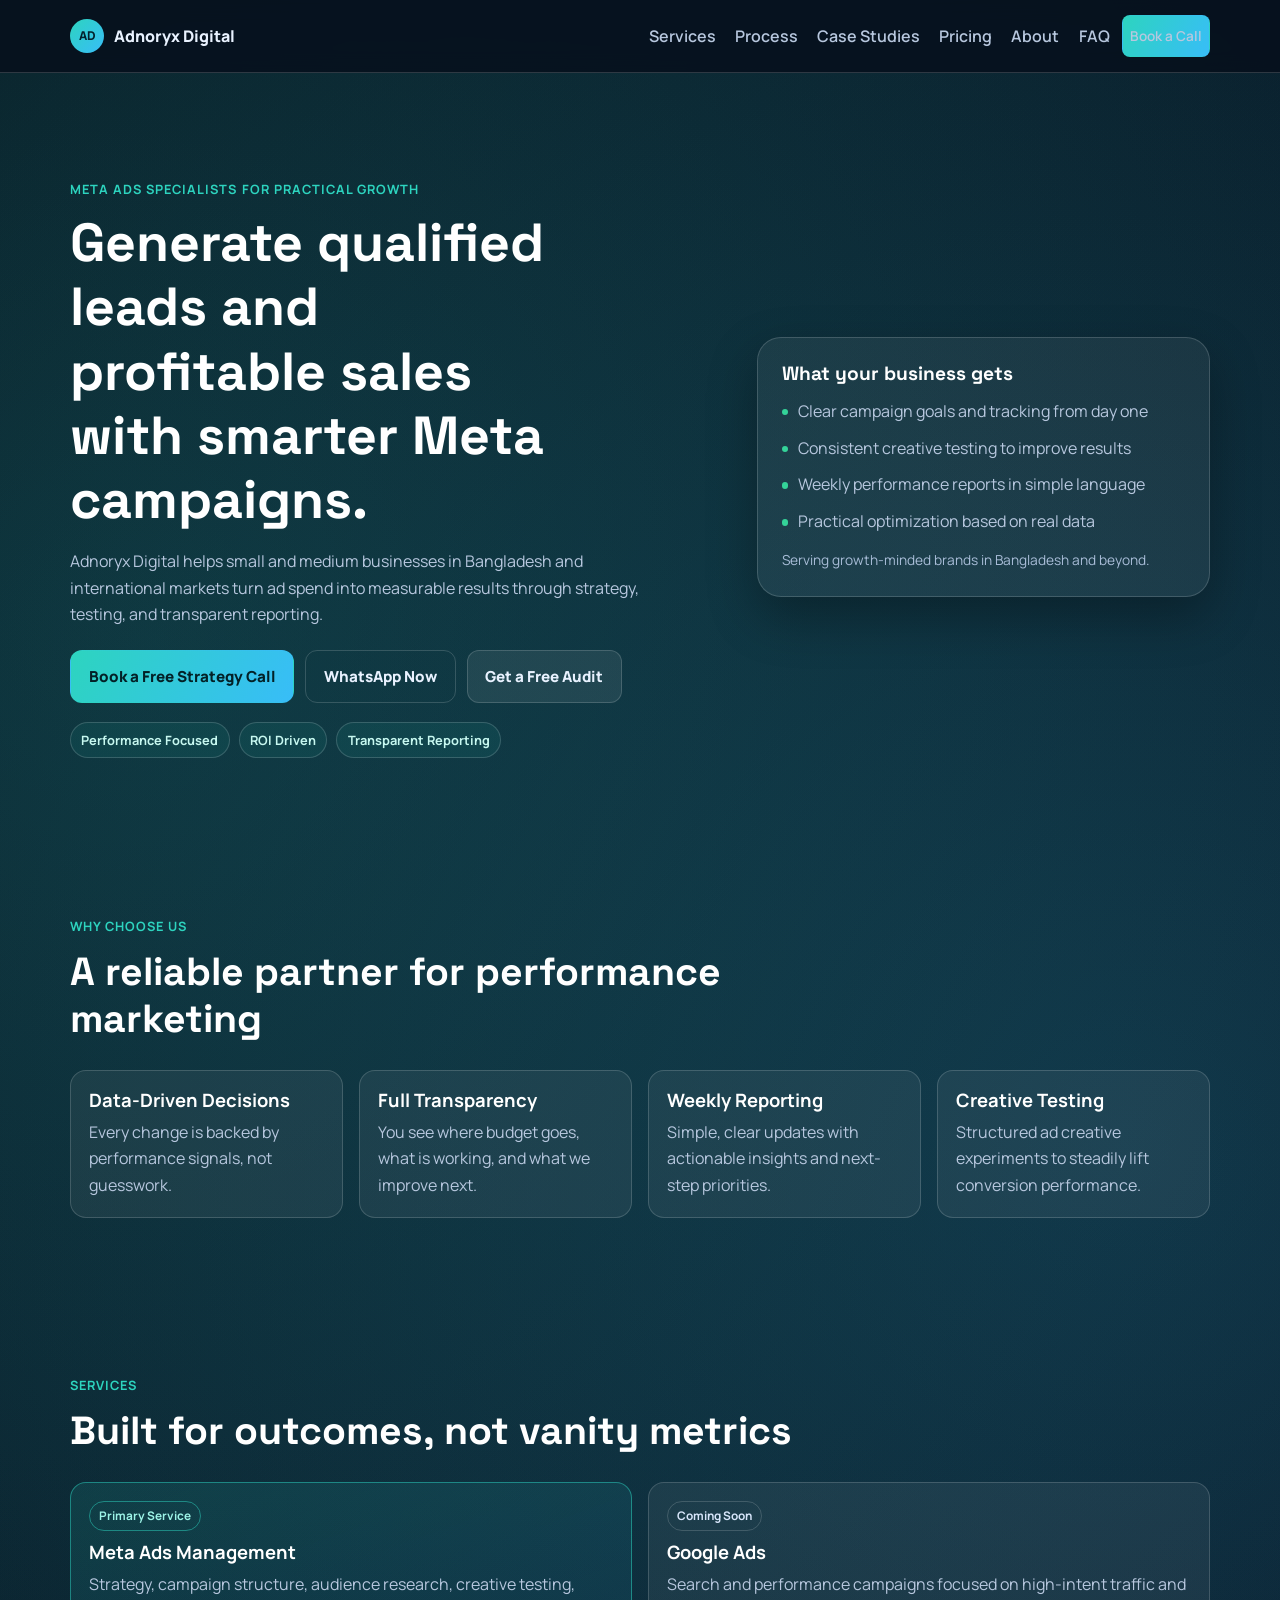
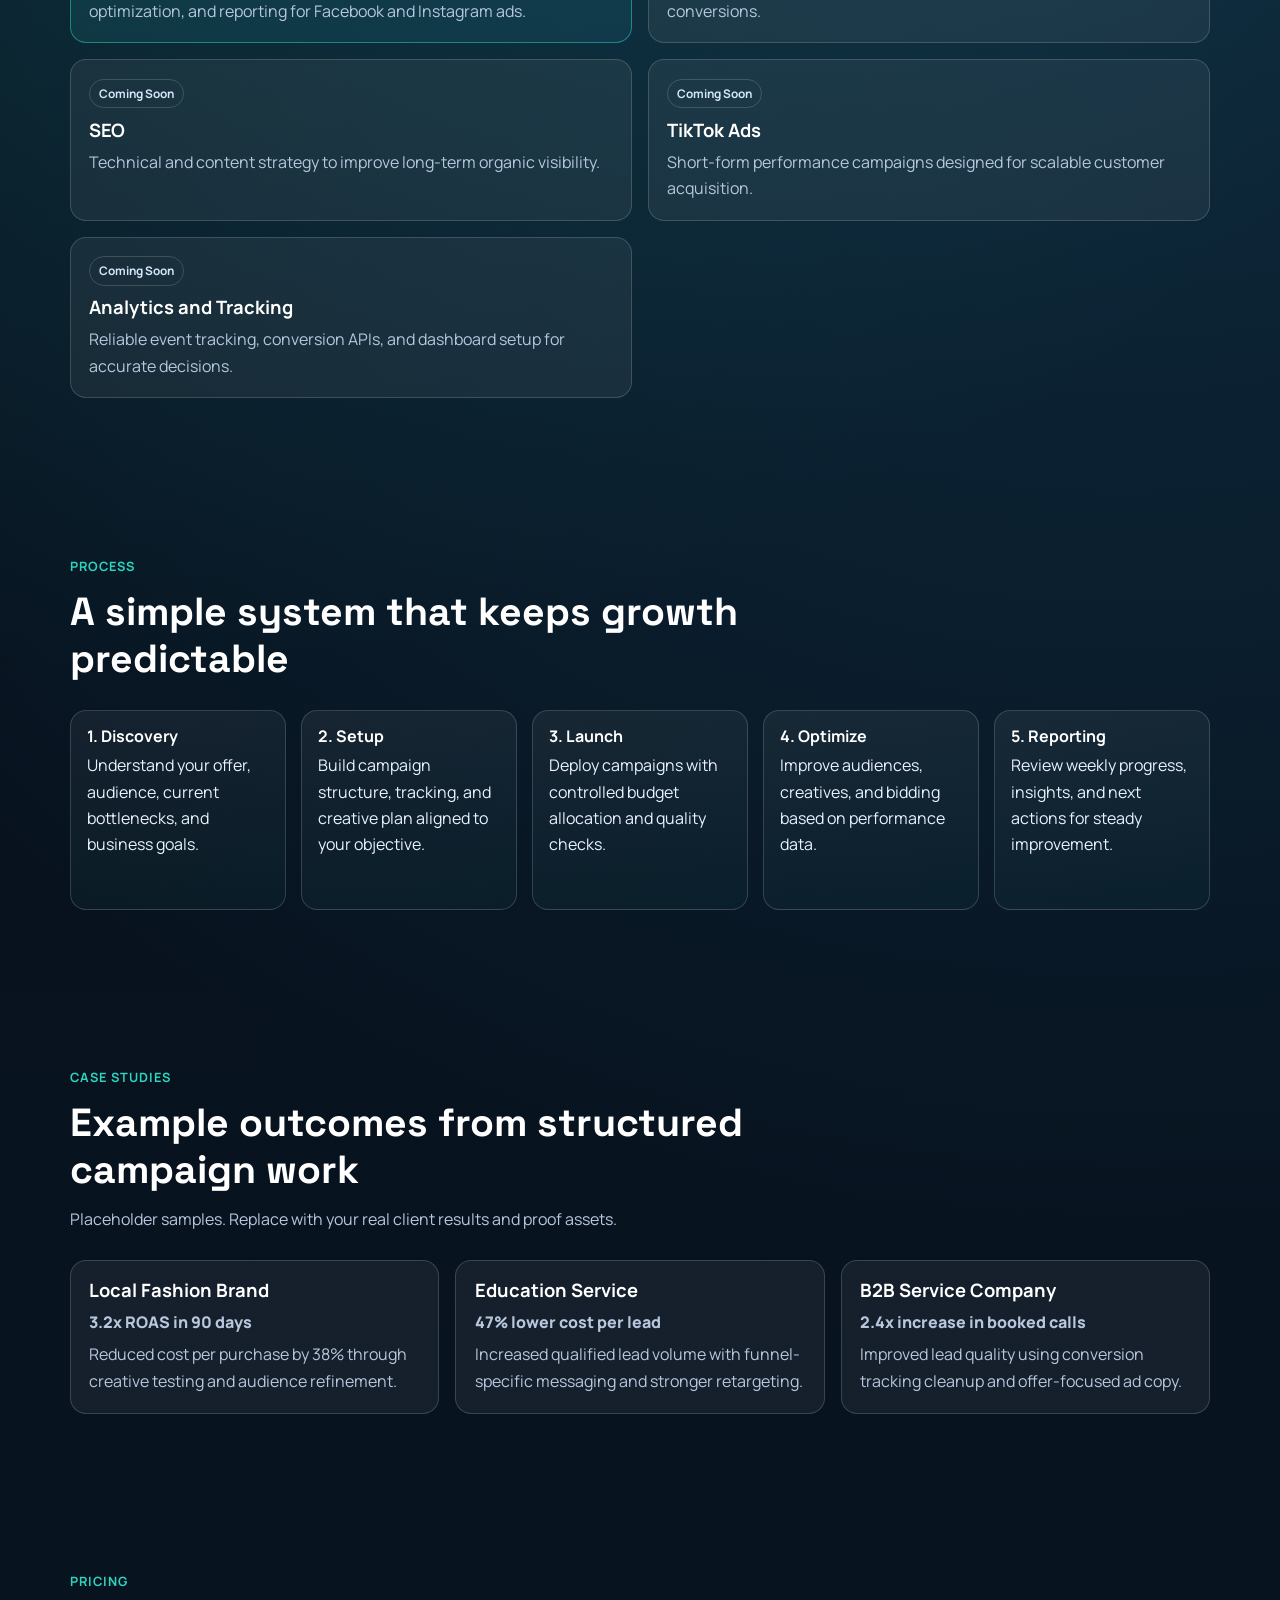
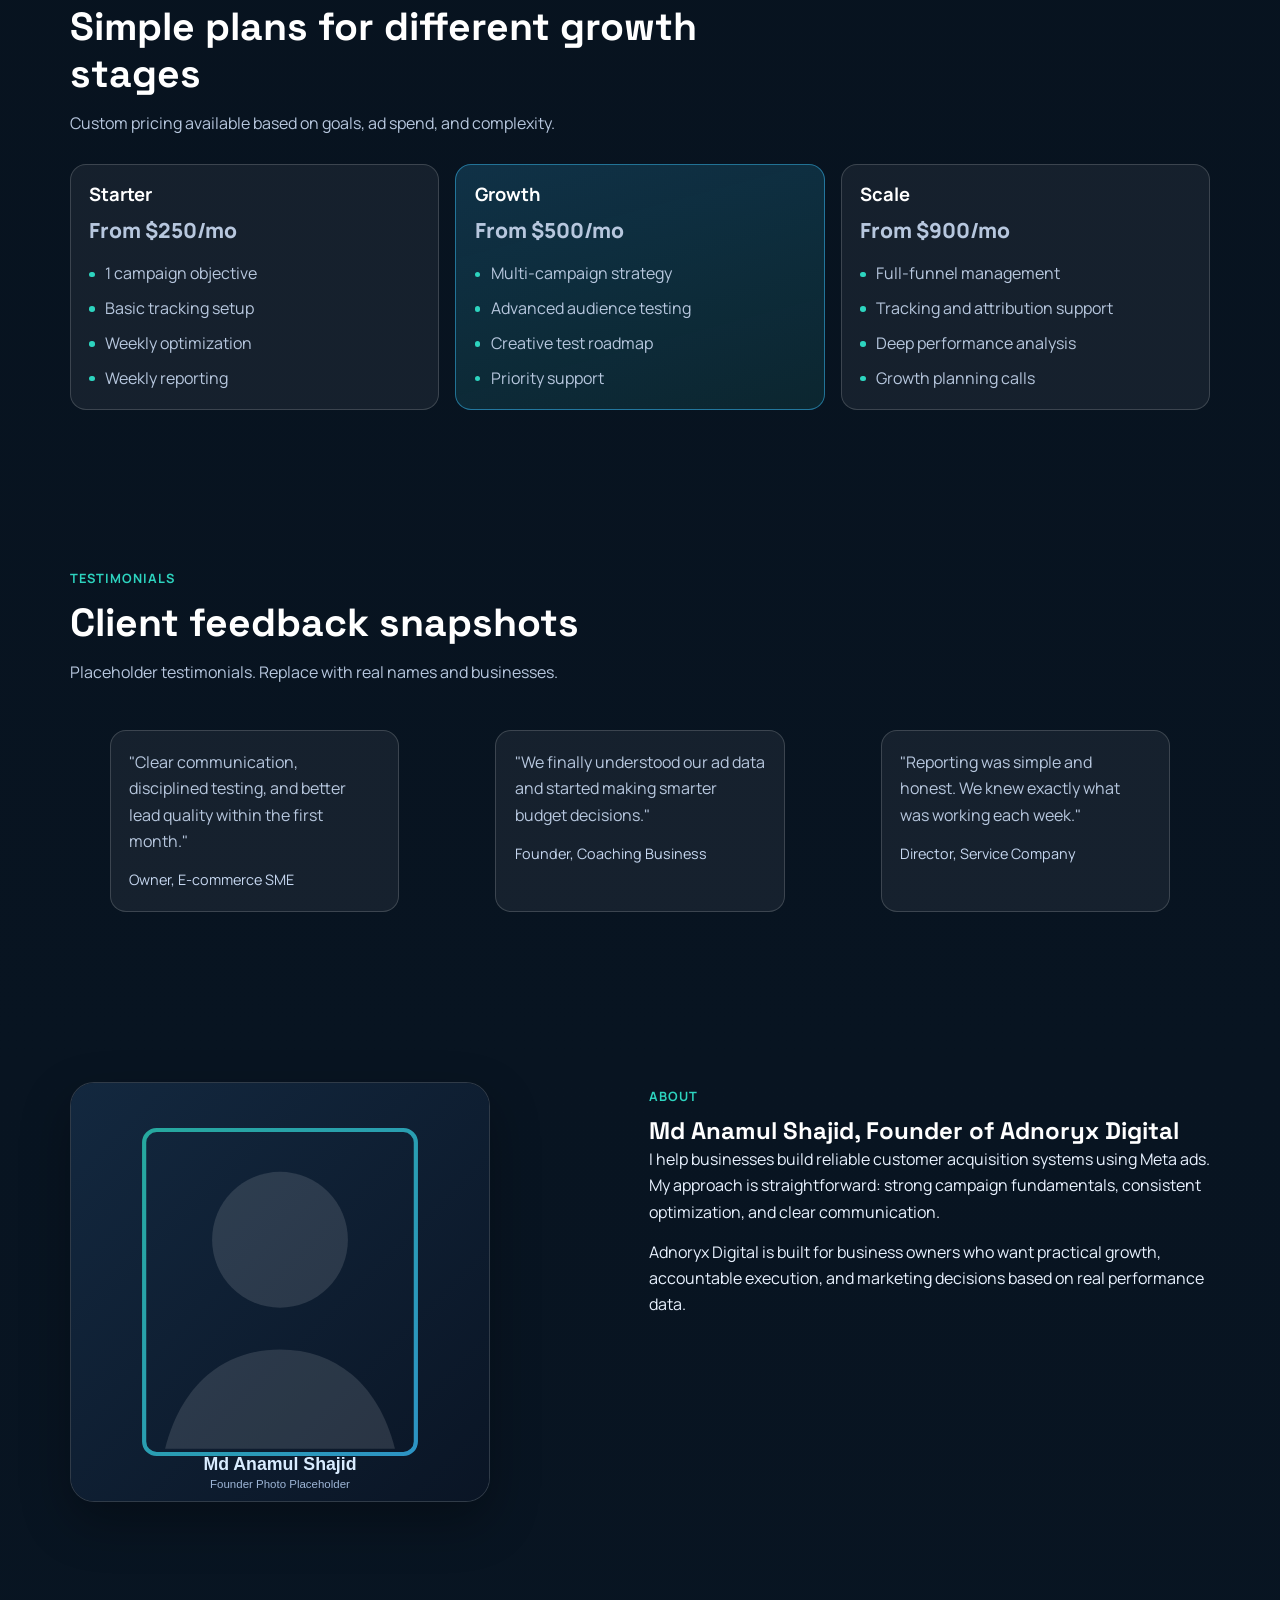
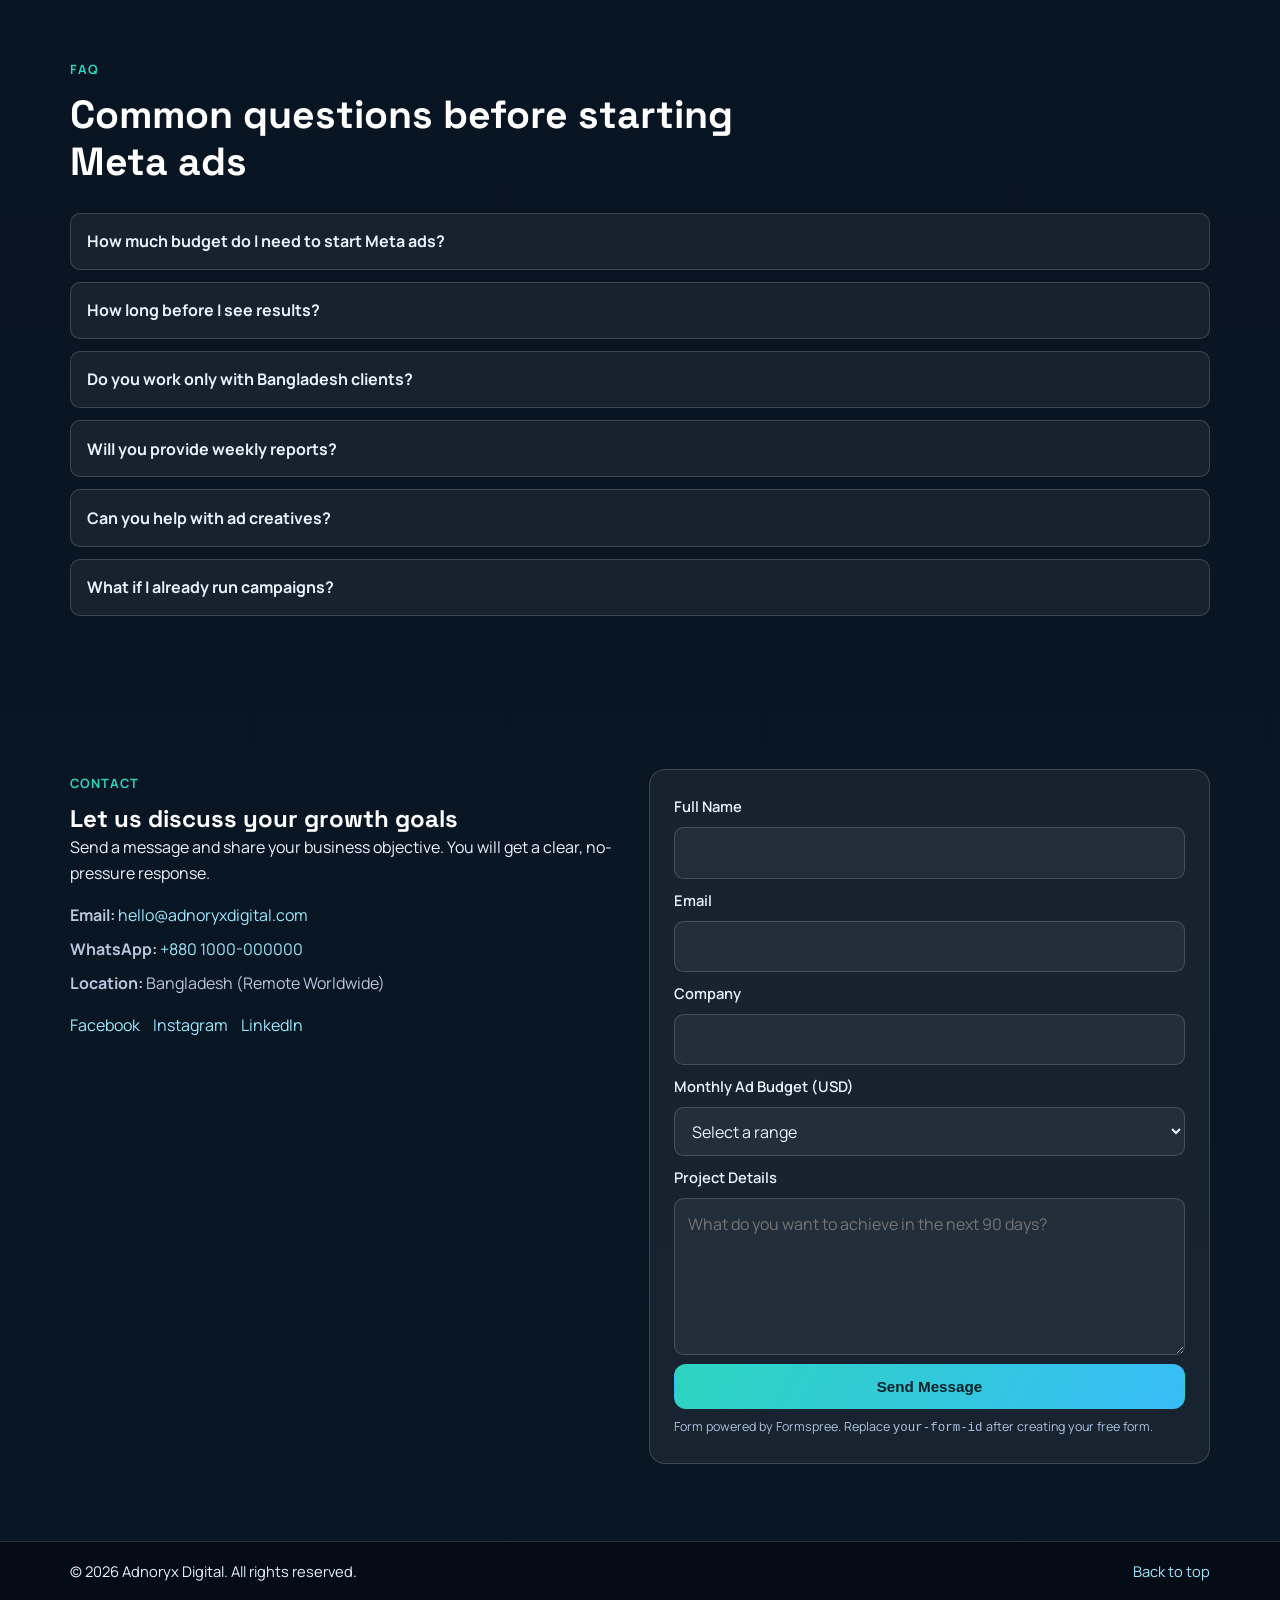
==== adnoryx-digital/index.html @ 5a627f45 "1st commit" ====
﻿<!doctype html>
<html lang="en">
<head>
  <meta charset="UTF-8" />
  <meta name="viewport" content="width=device-width, initial-scale=1.0" />
  <title>Adnoryx Digital | Meta Ads Agency for Leads and Sales</title>
  <meta name="description" content="Adnoryx Digital helps businesses in Bangladesh and worldwide grow with data-driven Meta ads, clear reporting, and practical growth strategy." />
  <meta name="keywords" content="Meta Ads agency, Facebook ads, Instagram ads, digital marketing Bangladesh, lead generation" />
  <meta name="author" content="Md Anamul Shajid" />
  <meta name="theme-color" content="#0f172a" />

  <link rel="canonical" href="https://your-username.github.io/adnoryx-digital/" />
  <link rel="icon" type="image/svg+xml" href="assets/favicon.svg" />
  <link rel="manifest" href="site.webmanifest" />

  <meta property="og:type" content="website" />
  <meta property="og:title" content="Adnoryx Digital | Meta Ads Agency for Leads and Sales" />
  <meta property="og:description" content="Scale your business with high-intent Meta ad campaigns, creative testing, and transparent weekly reporting." />
  <meta property="og:url" content="https://your-username.github.io/adnoryx-digital/" />
  <meta property="og:image" content="https://your-username.github.io/adnoryx-digital/assets/og-image.svg" />

  <meta name="twitter:card" content="summary_large_image" />
  <meta name="twitter:title" content="Adnoryx Digital | Meta Ads Agency" />
  <meta name="twitter:description" content="Meta ads that focus on qualified leads, better ROI, and measurable growth." />
  <meta name="twitter:image" content="https://your-username.github.io/adnoryx-digital/assets/og-image.svg" />

  <link rel="preconnect" href="https://fonts.googleapis.com" />
  <link rel="preconnect" href="https://fonts.gstatic.com" crossorigin />
  <link href="https://fonts.googleapis.com/css2?family=Manrope:wght@400;500;600;700;800&family=Space+Grotesk:wght@600;700&display=swap" rel="stylesheet" />
  <link rel="stylesheet" href="styles.css" />

  <!-- Meta Pixel placeholder: replace PIXEL_ID and uncomment.
  <script>
    !function(f,b,e,v,n,t,s)
    {if(f.fbq)return;n=f.fbq=function(){n.callMethod?
    n.callMethod.apply(n,arguments):n.queue.push(arguments)};
    if(!f._fbq)f._fbq=n;n.push=n;n.loaded=!0;n.version='2.0';
    n.queue=[];t=b.createElement(e);t.async=!0;
    t.src=v;s=b.getElementsByTagName(e)[0];
    s.parentNode.insertBefore(t,s)}(window, document,'script',
    'https://connect.facebook.net/en_US/fbevents.js');
    fbq('init', 'PIXEL_ID');
    fbq('track', 'PageView');
  </script>
  -->

  <!-- Google Analytics placeholder: replace G-XXXXXXX and uncomment.
  <script async src="https://www.googletagmanager.com/gtag/js?id=G-XXXXXXX"></script>
  <script>
    window.dataLayer = window.dataLayer || [];
    function gtag(){dataLayer.push(arguments);}
    gtag('js', new Date());
    gtag('config', 'G-XXXXXXX');
  </script>
  -->

  <script type="application/ld+json">
    {
      "@context": "https://schema.org",
      "@type": "Organization",
      "name": "Adnoryx Digital",
      "url": "https://your-username.github.io/adnoryx-digital/",
      "founder": "Md Anamul Shajid",
      "description": "Performance-focused digital marketing agency specializing in Meta ads.",
      "email": "hello@adnoryxdigital.com",
      "sameAs": [
        "https://www.facebook.com/",
        "https://www.linkedin.com/",
        "https://www.instagram.com/"
      ]
    }
  </script>
</head>
<body>
  <!-- Meta Pixel noscript placeholder
  <noscript>
    <img height="1" width="1" style="display:none" src="https://www.facebook.com/tr?id=PIXEL_ID&ev=PageView&noscript=1" alt="" />
  </noscript>
  -->

  <a class="skip-link" href="#home">Skip to main content</a>

  <header class="site-header" id="top">
    <div class="container nav-wrap">
      <a class="logo" href="#home" aria-label="Adnoryx Digital home">
        <span class="logo-mark">AD</span>
        <span>Adnoryx Digital</span>
      </a>

      <button class="nav-toggle" aria-expanded="false" aria-controls="primary-nav" aria-label="Open navigation">
        <span></span><span></span><span></span>
      </button>

      <nav id="primary-nav" class="primary-nav" aria-label="Primary navigation">
        <a href="#services">Services</a>
        <a href="#process">Process</a>
        <a href="#case-studies">Case Studies</a>
        <a href="#pricing">Pricing</a>
        <a href="#about">About</a>
        <a href="#faq">FAQ</a>
        <a href="#contact" class="btn btn-small">Book a Call</a>
      </nav>
    </div>
  </header>

  <main id="home">
    <section class="hero section">
      <div class="container hero-grid">
        <div class="hero-content reveal">
          <p class="eyebrow">Meta Ads Specialists for Practical Growth</p>
          <h1>Generate qualified leads and profitable sales with smarter Meta campaigns.</h1>
          <p class="hero-text">
            Adnoryx Digital helps small and medium businesses in Bangladesh and international markets
            turn ad spend into measurable results through strategy, testing, and transparent reporting.
          </p>
          <div class="cta-group">
            <a href="#contact" class="btn">Book a Free Strategy Call</a>
            <a href="https://wa.me/8801000000000" target="_blank" rel="noopener" class="btn btn-outline">WhatsApp Now</a>
            <a href="#contact" class="btn btn-ghost">Get a Free Audit</a>
          </div>
          <div class="chips" aria-label="Trust badges">
            <span class="chip">Performance Focused</span>
            <span class="chip">ROI Driven</span>
            <span class="chip">Transparent Reporting</span>
          </div>
        </div>

        <aside class="hero-panel reveal" aria-label="Quick results snapshot">
          <h2>What your business gets</h2>
          <ul>
            <li>Clear campaign goals and tracking from day one</li>
            <li>Consistent creative testing to improve results</li>
            <li>Weekly performance reports in simple language</li>
            <li>Practical optimization based on real data</li>
          </ul>
          <p class="panel-note">Serving growth-minded brands in Bangladesh and beyond.</p>
        </aside>
      </div>
    </section>

    <section class="section" aria-labelledby="why-choose-heading">
      <div class="container">
        <div class="section-head reveal">
          <p class="eyebrow">Why choose us</p>
          <h2 id="why-choose-heading">A reliable partner for performance marketing</h2>
        </div>
        <div class="card-grid four">
          <article class="card reveal">
            <h3>Data-Driven Decisions</h3>
            <p>Every change is backed by performance signals, not guesswork.</p>
          </article>
          <article class="card reveal">
            <h3>Full Transparency</h3>
            <p>You see where budget goes, what is working, and what we improve next.</p>
          </article>
          <article class="card reveal">
            <h3>Weekly Reporting</h3>
            <p>Simple, clear updates with actionable insights and next-step priorities.</p>
          </article>
          <article class="card reveal">
            <h3>Creative Testing</h3>
            <p>Structured ad creative experiments to steadily lift conversion performance.</p>
          </article>
        </div>
      </div>
    </section>

    <section class="section" id="services" aria-labelledby="services-heading">
      <div class="container">
        <div class="section-head reveal">
          <p class="eyebrow">Services</p>
          <h2 id="services-heading">Built for outcomes, not vanity metrics</h2>
        </div>
        <div class="card-grid">
          <article class="card feature reveal">
            <span class="tag">Primary Service</span>
            <h3>Meta Ads Management</h3>
            <p>Strategy, campaign structure, audience research, creative testing, optimization, and reporting for Facebook and Instagram ads.</p>
          </article>
          <article class="card reveal">
            <span class="tag tag-muted">Coming Soon</span>
            <h3>Google Ads</h3>
            <p>Search and performance campaigns focused on high-intent traffic and conversions.</p>
          </article>
          <article class="card reveal">
            <span class="tag tag-muted">Coming Soon</span>
            <h3>SEO</h3>
            <p>Technical and content strategy to improve long-term organic visibility.</p>
          </article>
          <article class="card reveal">
            <span class="tag tag-muted">Coming Soon</span>
            <h3>TikTok Ads</h3>
            <p>Short-form performance campaigns designed for scalable customer acquisition.</p>
          </article>
          <article class="card reveal">
            <span class="tag tag-muted">Coming Soon</span>
            <h3>Analytics and Tracking</h3>
            <p>Reliable event tracking, conversion APIs, and dashboard setup for accurate decisions.</p>
          </article>
        </div>
      </div>
    </section>

    <section class="section" id="process" aria-labelledby="process-heading">
      <div class="container">
        <div class="section-head reveal">
          <p class="eyebrow">Process</p>
          <h2 id="process-heading">A simple system that keeps growth predictable</h2>
        </div>
        <ol class="process-list">
          <li class="process-item reveal">
            <h3>1. Discovery</h3>
            <p>Understand your offer, audience, current bottlenecks, and business goals.</p>
          </li>
          <li class="process-item reveal">
            <h3>2. Setup</h3>
            <p>Build campaign structure, tracking, and creative plan aligned to your objective.</p>
          </li>
          <li class="process-item reveal">
            <h3>3. Launch</h3>
            <p>Deploy campaigns with controlled budget allocation and quality checks.</p>
          </li>
          <li class="process-item reveal">
            <h3>4. Optimize</h3>
            <p>Improve audiences, creatives, and bidding based on performance data.</p>
          </li>
          <li class="process-item reveal">
            <h3>5. Reporting</h3>
            <p>Review weekly progress, insights, and next actions for steady improvement.</p>
          </li>
        </ol>
      </div>
    </section>

    <section class="section" id="case-studies" aria-labelledby="case-studies-heading">
      <div class="container">
        <div class="section-head reveal">
          <p class="eyebrow">Case Studies</p>
          <h2 id="case-studies-heading">Example outcomes from structured campaign work</h2>
          <p class="muted">Placeholder samples. Replace with your real client results and proof assets.</p>
        </div>
        <div class="card-grid three">
          <article class="card reveal">
            <h3>Local Fashion Brand</h3>
            <p class="metric">3.2x ROAS in 90 days</p>
            <p>Reduced cost per purchase by 38% through creative testing and audience refinement.</p>
          </article>
          <article class="card reveal">
            <h3>Education Service</h3>
            <p class="metric">47% lower cost per lead</p>
            <p>Increased qualified lead volume with funnel-specific messaging and stronger retargeting.</p>
          </article>
          <article class="card reveal">
            <h3>B2B Service Company</h3>
            <p class="metric">2.4x increase in booked calls</p>
            <p>Improved lead quality using conversion tracking cleanup and offer-focused ad copy.</p>
          </article>
        </div>
      </div>
    </section>

    <section class="section" id="pricing" aria-labelledby="pricing-heading">
      <div class="container">
        <div class="section-head reveal">
          <p class="eyebrow">Pricing</p>
          <h2 id="pricing-heading">Simple plans for different growth stages</h2>
          <p class="muted">Custom pricing available based on goals, ad spend, and complexity.</p>
        </div>
        <div class="card-grid three">
          <article class="card pricing reveal">
            <h3>Starter</h3>
            <p class="price">From $250/mo</p>
            <ul>
              <li>1 campaign objective</li>
              <li>Basic tracking setup</li>
              <li>Weekly optimization</li>
              <li>Weekly reporting</li>
            </ul>
          </article>
          <article class="card pricing featured reveal">
            <h3>Growth</h3>
            <p class="price">From $500/mo</p>
            <ul>
              <li>Multi-campaign strategy</li>
              <li>Advanced audience testing</li>
              <li>Creative test roadmap</li>
              <li>Priority support</li>
            </ul>
          </article>
          <article class="card pricing reveal">
            <h3>Scale</h3>
            <p class="price">From $900/mo</p>
            <ul>
              <li>Full-funnel management</li>
              <li>Tracking and attribution support</li>
              <li>Deep performance analysis</li>
              <li>Growth planning calls</li>
            </ul>
          </article>
        </div>
      </div>
    </section>

    <section class="section" aria-labelledby="testimonials-heading">
      <div class="container">
        <div class="section-head reveal">
          <p class="eyebrow">Testimonials</p>
          <h2 id="testimonials-heading">Client feedback snapshots</h2>
          <p class="muted">Placeholder testimonials. Replace with real names and businesses.</p>
        </div>
        <div class="card-grid three">
          <blockquote class="card reveal quote">
            <p>"Clear communication, disciplined testing, and better lead quality within the first month."</p>
            <cite>Owner, E-commerce SME</cite>
          </blockquote>
          <blockquote class="card reveal quote">
            <p>"We finally understood our ad data and started making smarter budget decisions."</p>
            <cite>Founder, Coaching Business</cite>
          </blockquote>
          <blockquote class="card reveal quote">
            <p>"Reporting was simple and honest. We knew exactly what was working each week."</p>
            <cite>Director, Service Company</cite>
          </blockquote>
        </div>
      </div>
    </section>

    <section class="section" id="about" aria-labelledby="about-heading">
      <div class="container about-grid">
        <div class="about-image reveal">
          <img src="assets/founder-placeholder.svg" width="420" height="420" loading="lazy" alt="Photo placeholder for Md Anamul Shajid" />
        </div>
        <div class="about-content reveal">
          <p class="eyebrow">About</p>
          <h2 id="about-heading">Md Anamul Shajid, Founder of Adnoryx Digital</h2>
          <p>
            I help businesses build reliable customer acquisition systems using Meta ads. My approach is straightforward:
            strong campaign fundamentals, consistent optimization, and clear communication.
          </p>
          <p>
            Adnoryx Digital is built for business owners who want practical growth, accountable execution,
            and marketing decisions based on real performance data.
          </p>
        </div>
      </div>
    </section>

    <section class="section" id="faq" aria-labelledby="faq-heading">
      <div class="container">
        <div class="section-head reveal">
          <p class="eyebrow">FAQ</p>
          <h2 id="faq-heading">Common questions before starting Meta ads</h2>
        </div>
        <div class="faq-list">
          <details class="faq-item reveal">
            <summary>How much budget do I need to start Meta ads?</summary>
            <p>Many businesses start with $300 to $1,000 per month in ad spend. The right budget depends on your market, goal, and funnel quality.</p>
          </details>
          <details class="faq-item reveal">
            <summary>How long before I see results?</summary>
            <p>You can see early performance signals within the first 2 to 4 weeks. Stronger, more stable results usually build over 60 to 90 days.</p>
          </details>
          <details class="faq-item reveal">
            <summary>Do you work only with Bangladesh clients?</summary>
            <p>No. We support both Bangladesh-based businesses and international clients with remote collaboration.</p>
          </details>
          <details class="faq-item reveal">
            <summary>Will you provide weekly reports?</summary>
            <p>Yes. You receive weekly updates with KPI trends, insights, and next actions in simple language.</p>
          </details>
          <details class="faq-item reveal">
            <summary>Can you help with ad creatives?</summary>
            <p>Yes. We provide creative direction, test plans, and messaging guidance to improve conversion performance.</p>
          </details>
          <details class="faq-item reveal">
            <summary>What if I already run campaigns?</summary>
            <p>We can audit your current account, identify waste, and improve structure, tracking, and optimization workflow.</p>
          </details>
        </div>
      </div>
    </section>

    <section class="section" id="contact" aria-labelledby="contact-heading">
      <div class="container contact-grid">
        <div class="contact-info reveal">
          <p class="eyebrow">Contact</p>
          <h2 id="contact-heading">Let us discuss your growth goals</h2>
          <p>Send a message and share your business objective. You will get a clear, no-pressure response.</p>

          <ul class="contact-list">
            <li><strong>Email:</strong> <a href="mailto:hello@adnoryxdigital.com">hello@adnoryxdigital.com</a></li>
            <li><strong>WhatsApp:</strong> <a href="https://wa.me/8801000000000" target="_blank" rel="noopener">+880 1000-000000</a></li>
            <li><strong>Location:</strong> Bangladesh (Remote Worldwide)</li>
          </ul>

          <div class="social-links" aria-label="Social links">
            <a href="https://www.facebook.com/" target="_blank" rel="noopener">Facebook</a>
            <a href="https://www.instagram.com/" target="_blank" rel="noopener">Instagram</a>
            <a href="https://www.linkedin.com/" target="_blank" rel="noopener">LinkedIn</a>
          </div>
        </div>

        <form class="contact-form reveal" action="https://formspree.io/f/your-form-id" method="POST">
          <input type="hidden" name="_subject" value="New lead from Adnoryx Digital website" />
          <label for="name">Full Name</label>
          <input id="name" name="name" type="text" required />

          <label for="email">Email</label>
          <input id="email" name="email" type="email" required />

          <label for="company">Company</label>
          <input id="company" name="company" type="text" />

          <label for="budget">Monthly Ad Budget (USD)</label>
          <select id="budget" name="budget" required>
            <option value="" selected disabled>Select a range</option>
            <option>Under $500</option>
            <option>$500 - $2,000</option>
            <option>$2,000 - $5,000</option>
            <option>$5,000+</option>
          </select>

          <label for="message">Project Details</label>
          <textarea id="message" name="message" rows="5" placeholder="What do you want to achieve in the next 90 days?" required></textarea>

          <button type="submit" class="btn">Send Message</button>
          <p class="form-note">Form powered by Formspree. Replace <code>your-form-id</code> after creating your free form.</p>
        </form>
      </div>
    </section>
  </main>

  <footer class="site-footer">
    <div class="container footer-wrap">
      <p>&copy; <span id="year"></span> Adnoryx Digital. All rights reserved.</p>
      <a href="#top" class="back-to-top">Back to top</a>
    </div>
  </footer>

  <script src="script.js"></script>
</body>
</html>
---- adnoryx-digital/styles.css ----
﻿:root {
  --bg: #07121f;
  --bg-soft: #0d1f34;
  --surface: rgba(255, 255, 255, 0.06);
  --surface-strong: rgba(255, 255, 255, 0.1);
  --text: #e9f2ff;
  --muted: #b7c7de;
  --heading: #ffffff;
  --accent: #2dd4bf;
  --accent-2: #38bdf8;
  --line: rgba(255, 255, 255, 0.16);
  --success: #34d399;
  --shadow: 0 20px 50px rgba(0, 0, 0, 0.3);
  --radius-sm: 10px;
  --radius-md: 16px;
  --radius-lg: 24px;
  --container: 1140px;
}

* {
  box-sizing: border-box;
}

html {
  scroll-behavior: smooth;
}

body {
  margin: 0;
  font-family: "Manrope", sans-serif;
  background:
    radial-gradient(circle at 12% 10%, rgba(45, 212, 191, 0.16), transparent 28%),
    radial-gradient(circle at 88% 18%, rgba(56, 189, 248, 0.18), transparent 32%),
    linear-gradient(180deg, #06101b 0%, #091624 100%);
  color: var(--text);
  line-height: 1.65;
}

img {
  max-width: 100%;
  height: auto;
  display: block;
}

a {
  color: inherit;
  text-decoration: none;
}

p {
  margin: 0;
}

h1,
h2,
h3 {
  margin: 0;
  color: var(--heading);
  line-height: 1.2;
}

h1,
h2 {
  font-family: "Space Grotesk", sans-serif;
}

ul,
ol {
  margin: 0;
  padding: 0;
}

.container {
  width: min(100% - 2rem, var(--container));
  margin-inline: auto;
}

.section {
  padding: clamp(3.5rem, 6vw, 6rem) 0;
}

.section-head {
  max-width: 760px;
  margin-bottom: 1.75rem;
}

.section-head h2 {
  font-size: clamp(1.6rem, 3.8vw, 2.45rem);
}

.eyebrow {
  display: inline-block;
  margin-bottom: 0.65rem;
  letter-spacing: 0.08em;
  text-transform: uppercase;
  font-size: 0.8rem;
  color: var(--accent);
  font-weight: 700;
}

.muted {
  color: var(--muted);
  margin-top: 0.8rem;
}

.skip-link {
  position: absolute;
  left: -9999px;
  top: auto;
  width: 1px;
  height: 1px;
  overflow: hidden;
}

.skip-link:focus {
  left: 1rem;
  top: 1rem;
  width: auto;
  height: auto;
  z-index: 1000;
  padding: 0.6rem 0.9rem;
  border-radius: 0.5rem;
  background: #fff;
  color: #000;
}

.site-header {
  position: sticky;
  top: 0;
  z-index: 60;
  backdrop-filter: blur(10px);
  border-bottom: 1px solid var(--line);
  background: rgba(6, 16, 28, 0.86);
}

.nav-wrap {
  display: flex;
  align-items: center;
  justify-content: space-between;
  min-height: 72px;
  gap: 1rem;
}

.logo {
  display: inline-flex;
  align-items: center;
  gap: 0.6rem;
  font-weight: 800;
  font-size: 1rem;
}

.logo-mark {
  display: grid;
  place-items: center;
  width: 34px;
  height: 34px;
  border-radius: 50%;
  background: linear-gradient(135deg, var(--accent), var(--accent-2));
  color: #03222d;
  font-size: 0.76rem;
  font-weight: 800;
}

.primary-nav {
  position: absolute;
  left: 0;
  right: 0;
  top: 72px;
  background: rgba(7, 18, 31, 0.98);
  border-bottom: 1px solid var(--line);
  padding: 0.8rem 1rem 1.1rem;
  display: grid;
  gap: 0.2rem;
  visibility: hidden;
  opacity: 0;
  pointer-events: none;
  transform: translateY(-8px);
  transition: 0.2s ease;
}

.primary-nav.is-open {
  visibility: visible;
  opacity: 1;
  pointer-events: auto;
  transform: translateY(0);
}

.primary-nav a {
  padding: 0.55rem 0.45rem;
  color: var(--muted);
  border-radius: 0.5rem;
  font-weight: 600;
}

.primary-nav a:hover,
.primary-nav a:focus-visible {
  color: var(--text);
  background: rgba(255, 255, 255, 0.08);
}

.nav-toggle {
  width: 42px;
  height: 42px;
  border-radius: 50%;
  border: 1px solid var(--line);
  background: transparent;
  display: grid;
  place-items: center;
  cursor: pointer;
  padding: 0;
}

.nav-toggle span {
  display: block;
  width: 18px;
  height: 2px;
  border-radius: 999px;
  background: var(--text);
}

.nav-toggle span + span {
  margin-top: 3px;
}

.hero {
  padding-top: clamp(4.2rem, 8vw, 7rem);
}

.hero-grid {
  display: grid;
  gap: 1.25rem;
}

.hero-content h1 {
  font-size: clamp(2rem, 7vw, 3.35rem);
  max-width: 14ch;
}

.hero-text {
  margin-top: 1rem;
  color: var(--muted);
  max-width: 60ch;
}

.cta-group {
  margin-top: 1.4rem;
  display: flex;
  flex-wrap: wrap;
  gap: 0.7rem;
}

.btn {
  display: inline-flex;
  align-items: center;
  justify-content: center;
  padding: 0.8rem 1.1rem;
  border-radius: 0.75rem;
  border: 1px solid transparent;
  background: linear-gradient(120deg, var(--accent), var(--accent-2));
  color: #032127;
  font-weight: 800;
  font-size: 0.95rem;
  transition: 0.2s ease;
}

.btn:hover,
.btn:focus-visible {
  transform: translateY(-1px);
  box-shadow: 0 8px 18px rgba(56, 189, 248, 0.2);
}

.btn-outline {
  color: var(--text);
  background: transparent;
  border-color: var(--line);
}

.btn-ghost {
  background: rgba(255, 255, 255, 0.08);
  color: var(--text);
  border-color: var(--line);
}

.btn-small {
  padding: 0.5rem 0.8rem;
  font-size: 0.85rem;
}

.chips {
  margin-top: 1.2rem;
  display: flex;
  flex-wrap: wrap;
  gap: 0.55rem;
}

.chip {
  display: inline-flex;
  align-items: center;
  padding: 0.42rem 0.65rem;
  border-radius: 999px;
  border: 1px solid var(--line);
  color: #c7f8f0;
  font-size: 0.8rem;
  font-weight: 700;
  background: rgba(45, 212, 191, 0.08);
}

.hero-panel {
  border: 1px solid var(--line);
  border-radius: var(--radius-lg);
  background: var(--surface);
  padding: 1.35rem;
  box-shadow: var(--shadow);
}

.hero-panel h2 {
  font-size: 1.2rem;
}

.hero-panel ul {
  margin-top: 0.8rem;
  display: grid;
  gap: 0.65rem;
}

.hero-panel li {
  list-style: none;
  position: relative;
  padding-left: 1rem;
  color: var(--muted);
}

.hero-panel li::before {
  content: "";
  position: absolute;
  left: 0;
  top: 0.68rem;
  width: 0.4rem;
  height: 0.4rem;
  border-radius: 50%;
  background: var(--success);
}

.panel-note {
  margin-top: 0.9rem;
  font-size: 0.86rem;
  color: #a9bdd8;
}

.card-grid {
  display: grid;
  gap: 1rem;
}

.card {
  border: 1px solid var(--line);
  border-radius: var(--radius-md);
  padding: 1.15rem;
  background: var(--surface);
}

.card h3 {
  font-size: 1.15rem;
  margin-bottom: 0.5rem;
}

.card p {
  color: var(--muted);
}

.feature {
  border-color: rgba(45, 212, 191, 0.5);
  background: linear-gradient(160deg, rgba(45, 212, 191, 0.12), rgba(56, 189, 248, 0.08));
}

.tag {
  display: inline-block;
  margin-bottom: 0.65rem;
  padding: 0.25rem 0.55rem;
  border-radius: 999px;
  border: 1px solid rgba(45, 212, 191, 0.5);
  color: #9df4e7;
  font-size: 0.74rem;
  font-weight: 700;
}

.tag-muted {
  border-color: var(--line);
  color: #d8e6fb;
}

.process-list {
  list-style: none;
  display: grid;
  gap: 0.95rem;
}

.process-item {
  border: 1px solid var(--line);
  border-radius: var(--radius-md);
  padding: 1rem;
  background: linear-gradient(170deg, rgba(255, 255, 255, 0.06), rgba(45, 212, 191, 0.04));
}

.process-item h3 {
  font-size: 1rem;
  margin-bottom: 0.4rem;
}

.metric {
  color: #8ef7ce;
  font-weight: 800;
  margin-bottom: 0.35rem;
}

.pricing ul {
  margin-top: 0.8rem;
  display: grid;
  gap: 0.52rem;
}

.pricing li {
  list-style: none;
  position: relative;
  padding-left: 1rem;
  color: var(--muted);
}

.pricing li::before {
  content: "";
  position: absolute;
  width: 0.35rem;
  height: 0.35rem;
  border-radius: 50%;
  background: var(--accent);
  left: 0;
  top: 0.7rem;
}

.price {
  font-size: 1.3rem;
  font-weight: 800;
  color: #dffdf8;
}

.featured {
  border-color: rgba(56, 189, 248, 0.5);
  background: linear-gradient(165deg, rgba(56, 189, 248, 0.18), rgba(45, 212, 191, 0.1));
}

.quote p {
  font-size: 1rem;
}

.quote cite {
  display: inline-block;
  margin-top: 0.85rem;
  color: #c5d6ef;
  font-style: normal;
  font-size: 0.9rem;
}

.about-grid,
.contact-grid {
  display: grid;
  gap: 1.1rem;
}

.about-image img {
  width: min(100%, 420px);
  border: 1px solid var(--line);
  border-radius: var(--radius-lg);
  box-shadow: var(--shadow);
  background: #081525;
}

.about-content p + p {
  margin-top: 0.85rem;
}

.faq-list {
  display: grid;
  gap: 0.75rem;
}

.faq-item {
  border: 1px solid var(--line);
  border-radius: var(--radius-sm);
  padding: 0.9rem 1rem;
  background: var(--surface);
}

.faq-item summary {
  cursor: pointer;
  font-weight: 700;
  list-style: none;
}

.faq-item summary::-webkit-details-marker {
  display: none;
}

.faq-item p {
  margin-top: 0.55rem;
  color: var(--muted);
}

.contact-list {
  margin-top: 1rem;
  display: grid;
  gap: 0.45rem;
}

.contact-list li {
  list-style: none;
  color: var(--muted);
}

.contact-list a,
.social-links a {
  color: #9de8ff;
}

.social-links {
  margin-top: 1rem;
  display: flex;
  flex-wrap: wrap;
  gap: 0.8rem;
}

.contact-form {
  border: 1px solid var(--line);
  border-radius: var(--radius-md);
  background: var(--surface);
  padding: 1rem;
  display: grid;
  gap: 0.55rem;
}

.contact-form label {
  font-weight: 600;
  font-size: 0.92rem;
}

.contact-form input,
.contact-form select,
.contact-form textarea {
  border: 1px solid var(--line);
  border-radius: 0.6rem;
  padding: 0.72rem 0.8rem;
  font: inherit;
  color: var(--text);
  background: rgba(255, 255, 255, 0.05);
}

.contact-form input:focus,
.contact-form select:focus,
.contact-form textarea:focus {
  outline: 2px solid rgba(45, 212, 191, 0.4);
  outline-offset: 1px;
}

.form-note {
  font-size: 0.78rem;
  color: #acc2df;
}

.site-footer {
  border-top: 1px solid var(--line);
  padding: 1.1rem 0;
  background: rgba(5, 11, 20, 0.88);
}

.footer-wrap {
  display: flex;
  justify-content: space-between;
  align-items: center;
  gap: 1rem;
  font-size: 0.92rem;
}

.back-to-top {
  color: #9de8ff;
}

.reveal {
  opacity: 0;
  transform: translateY(16px);
  transition: opacity 0.6s ease, transform 0.6s ease;
}

.reveal.is-visible {
  opacity: 1;
  transform: none;
}

@media (min-width: 700px) {
  .card-grid {
    grid-template-columns: repeat(2, minmax(0, 1fr));
  }

  .card-grid.three {
    grid-template-columns: repeat(3, minmax(0, 1fr));
  }

  .card-grid.four {
    grid-template-columns: repeat(2, minmax(0, 1fr));
  }

  .process-list {
    grid-template-columns: repeat(2, minmax(0, 1fr));
  }

  .hero-panel,
  .contact-form {
    padding: 1.5rem;
  }
}

@media (min-width: 960px) {
  .nav-toggle {
    display: none;
  }

  .primary-nav {
    position: static;
    visibility: visible;
    opacity: 1;
    pointer-events: auto;
    transform: none;
    display: flex;
    align-items: center;
    gap: 0.3rem;
    border: 0;
    background: transparent;
    padding: 0;
  }

  .hero-grid {
    grid-template-columns: 1.25fr 0.85fr;
    align-items: center;
  }

  .about-grid,
  .contact-grid {
    grid-template-columns: 1fr 1fr;
    align-items: start;
  }

  .card-grid.four {
    grid-template-columns: repeat(4, minmax(0, 1fr));
  }

  .process-list {
    grid-template-columns: repeat(5, minmax(0, 1fr));
  }

  .process-item {
    min-height: 200px;
  }
}

@media (prefers-reduced-motion: reduce) {
  html {
    scroll-behavior: auto;
  }

  .reveal {
    opacity: 1;
    transform: none;
    transition: none;
  }

  .btn,
  .primary-nav,
  .nav-toggle {
    transition: none;
  }
}
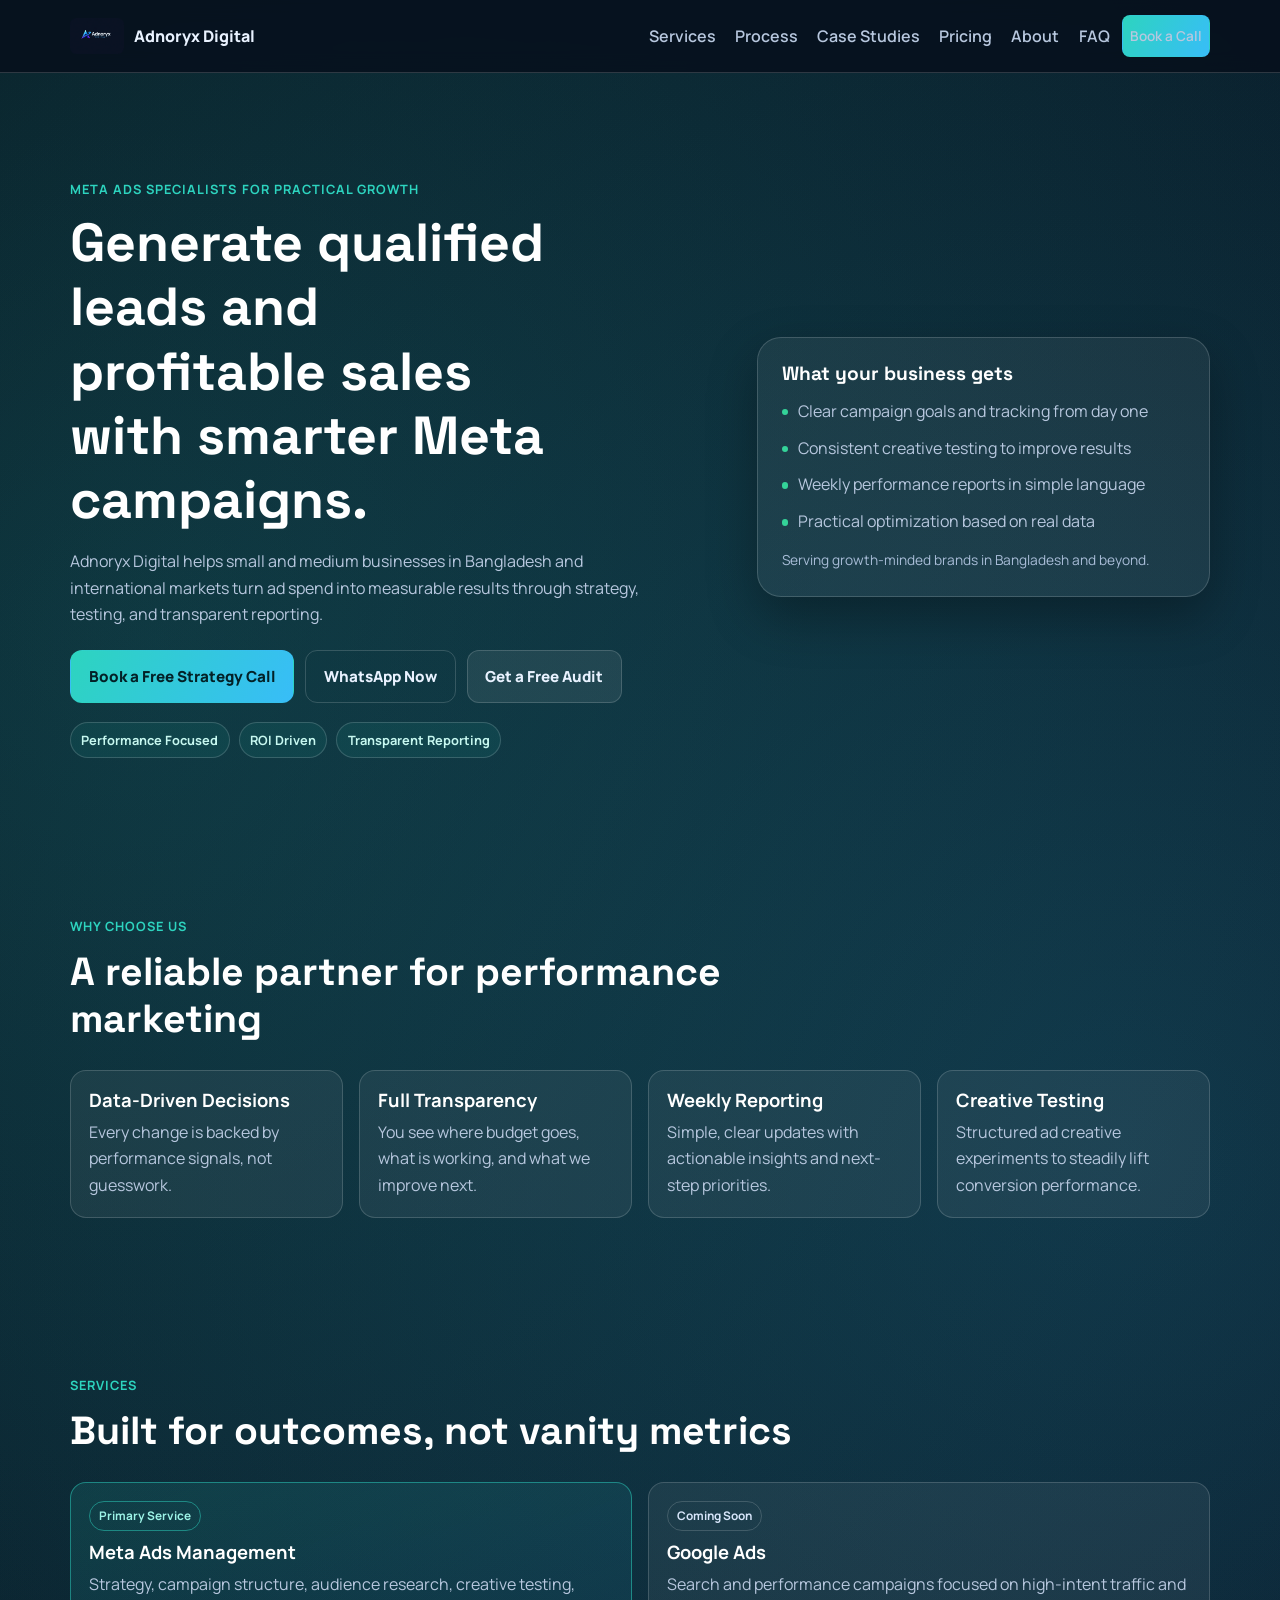
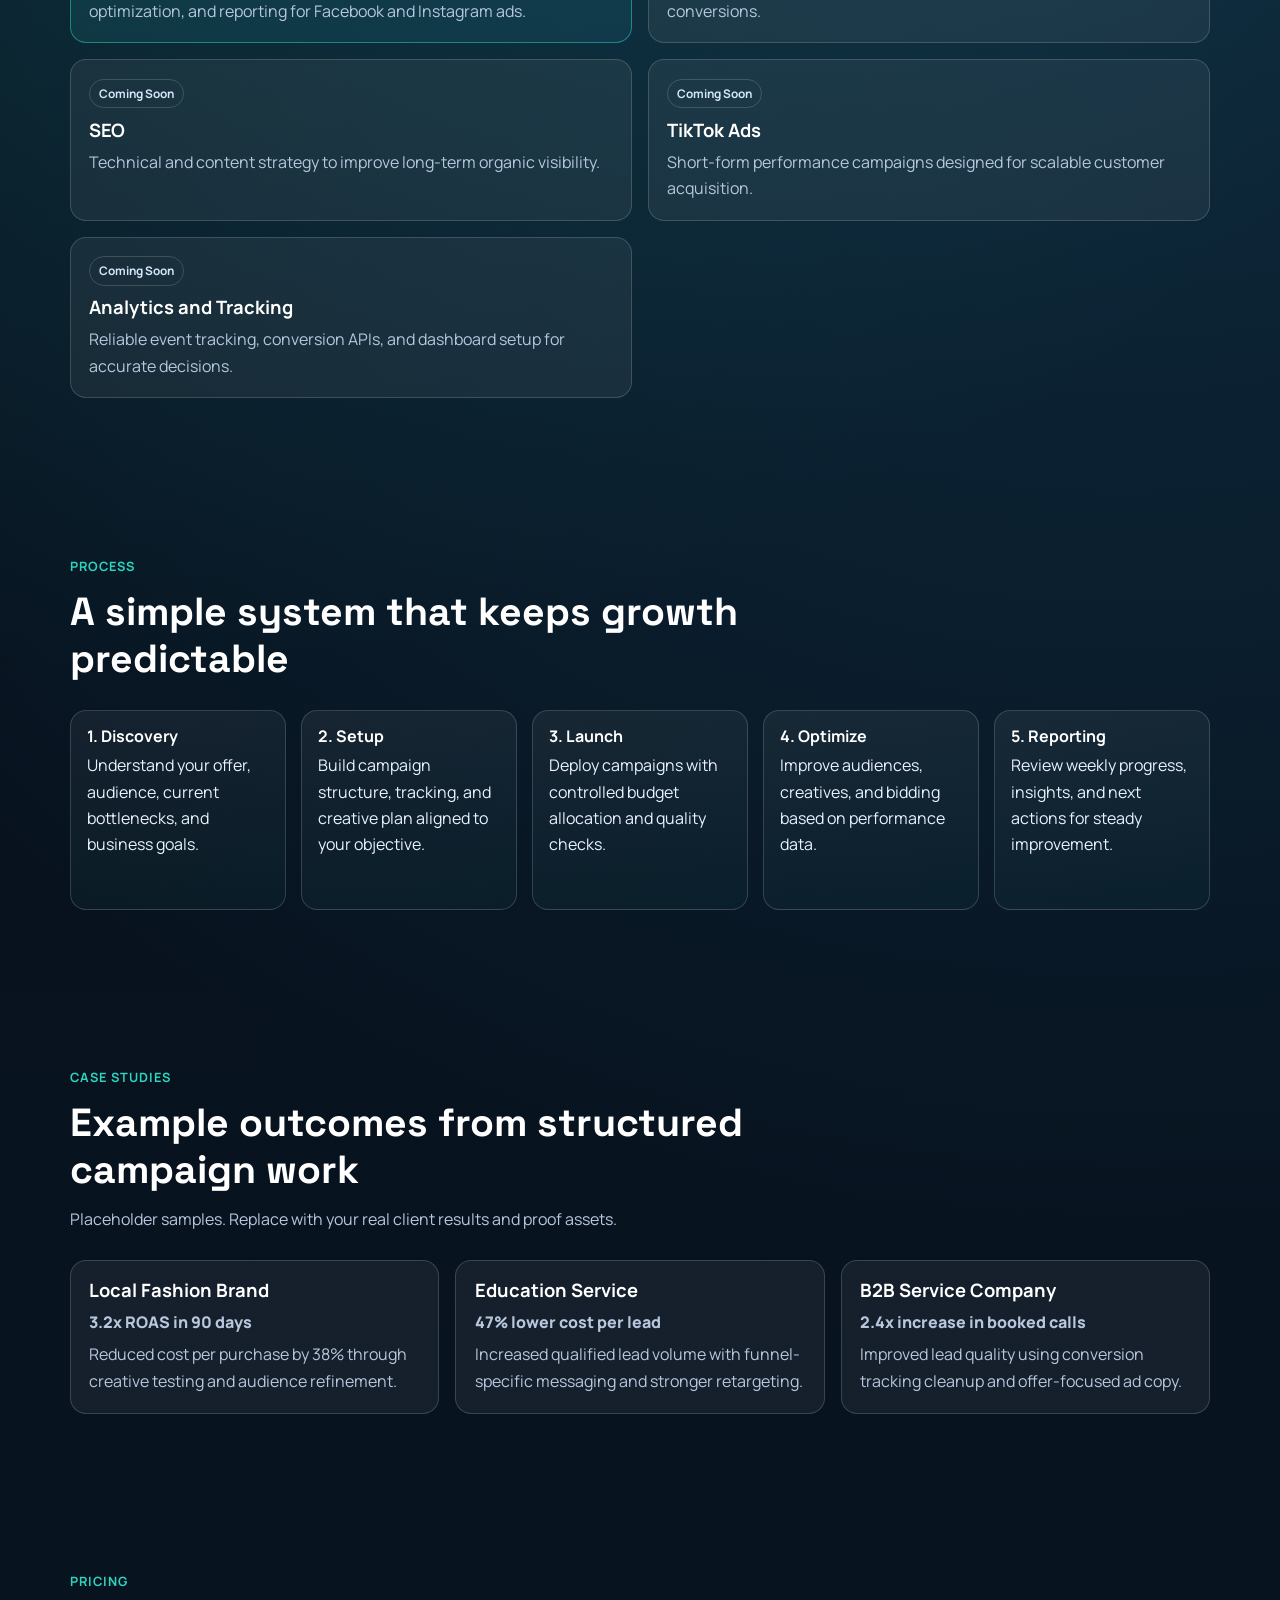
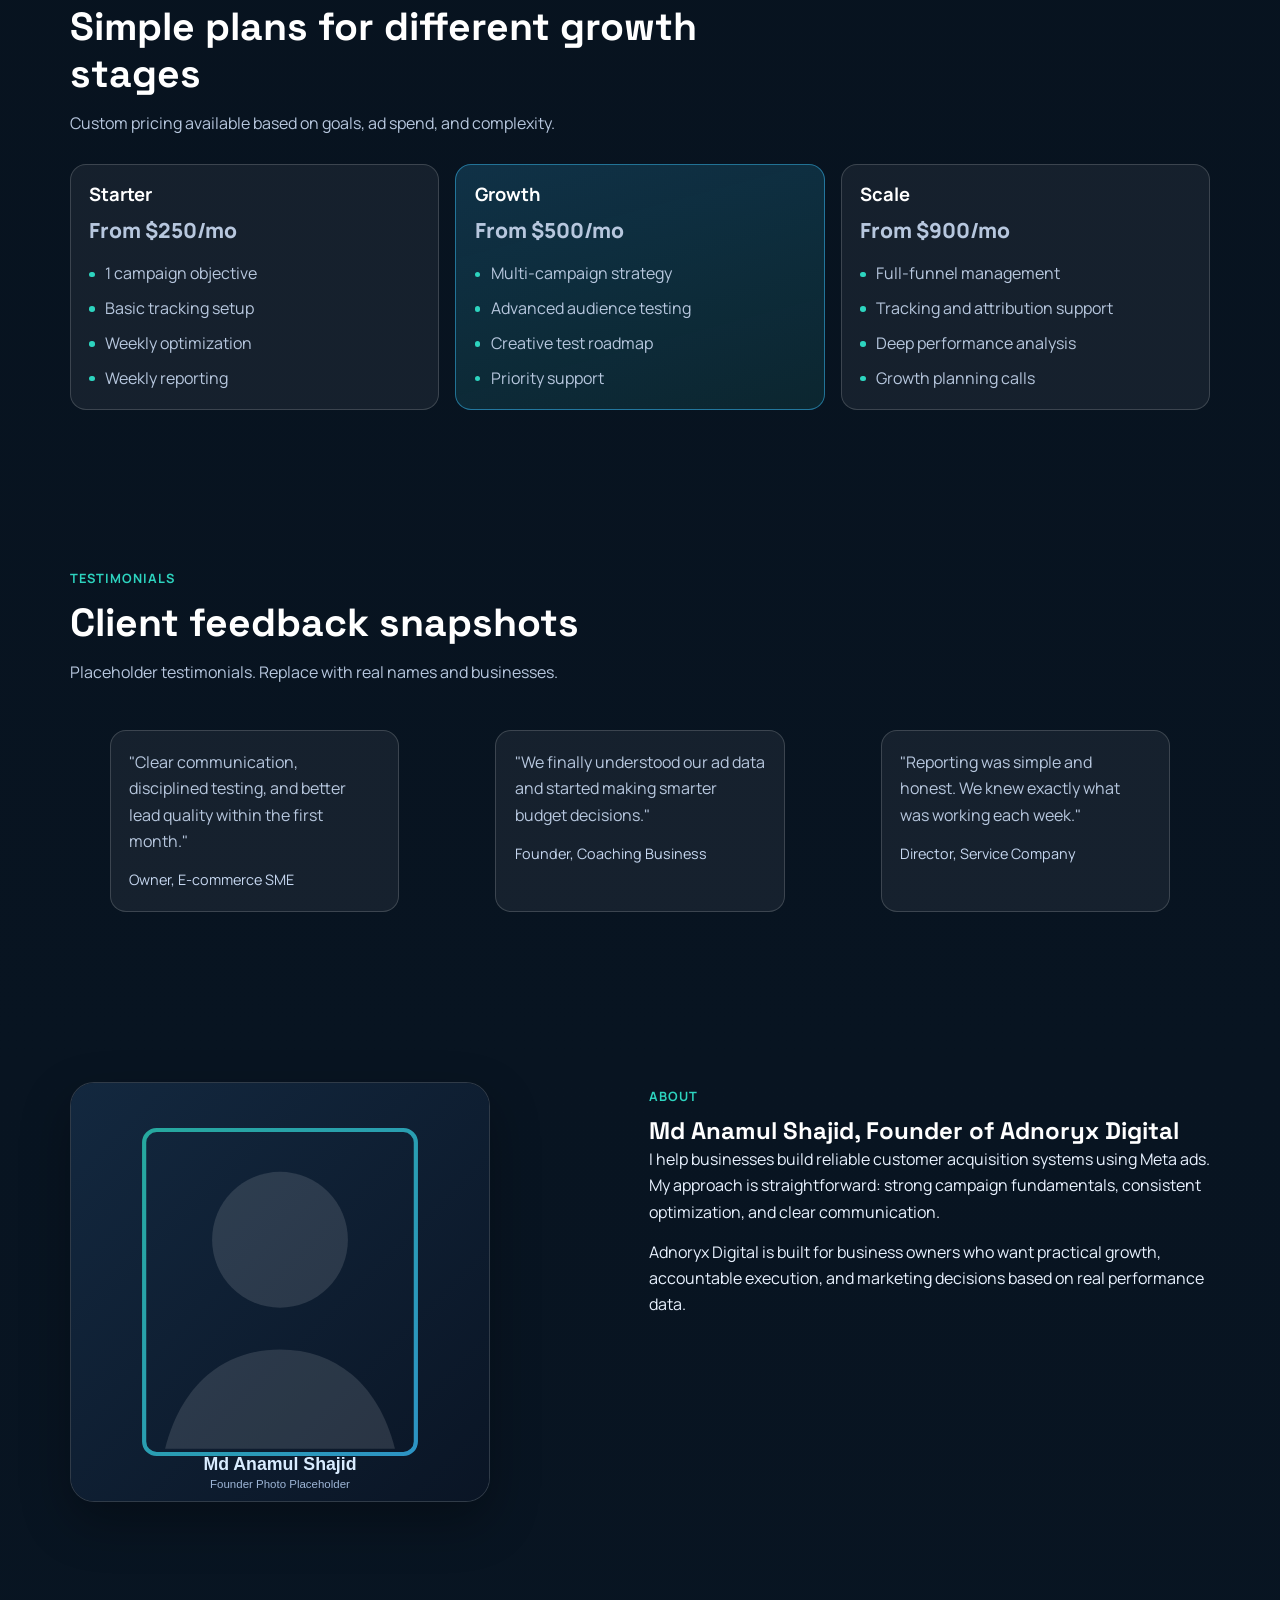
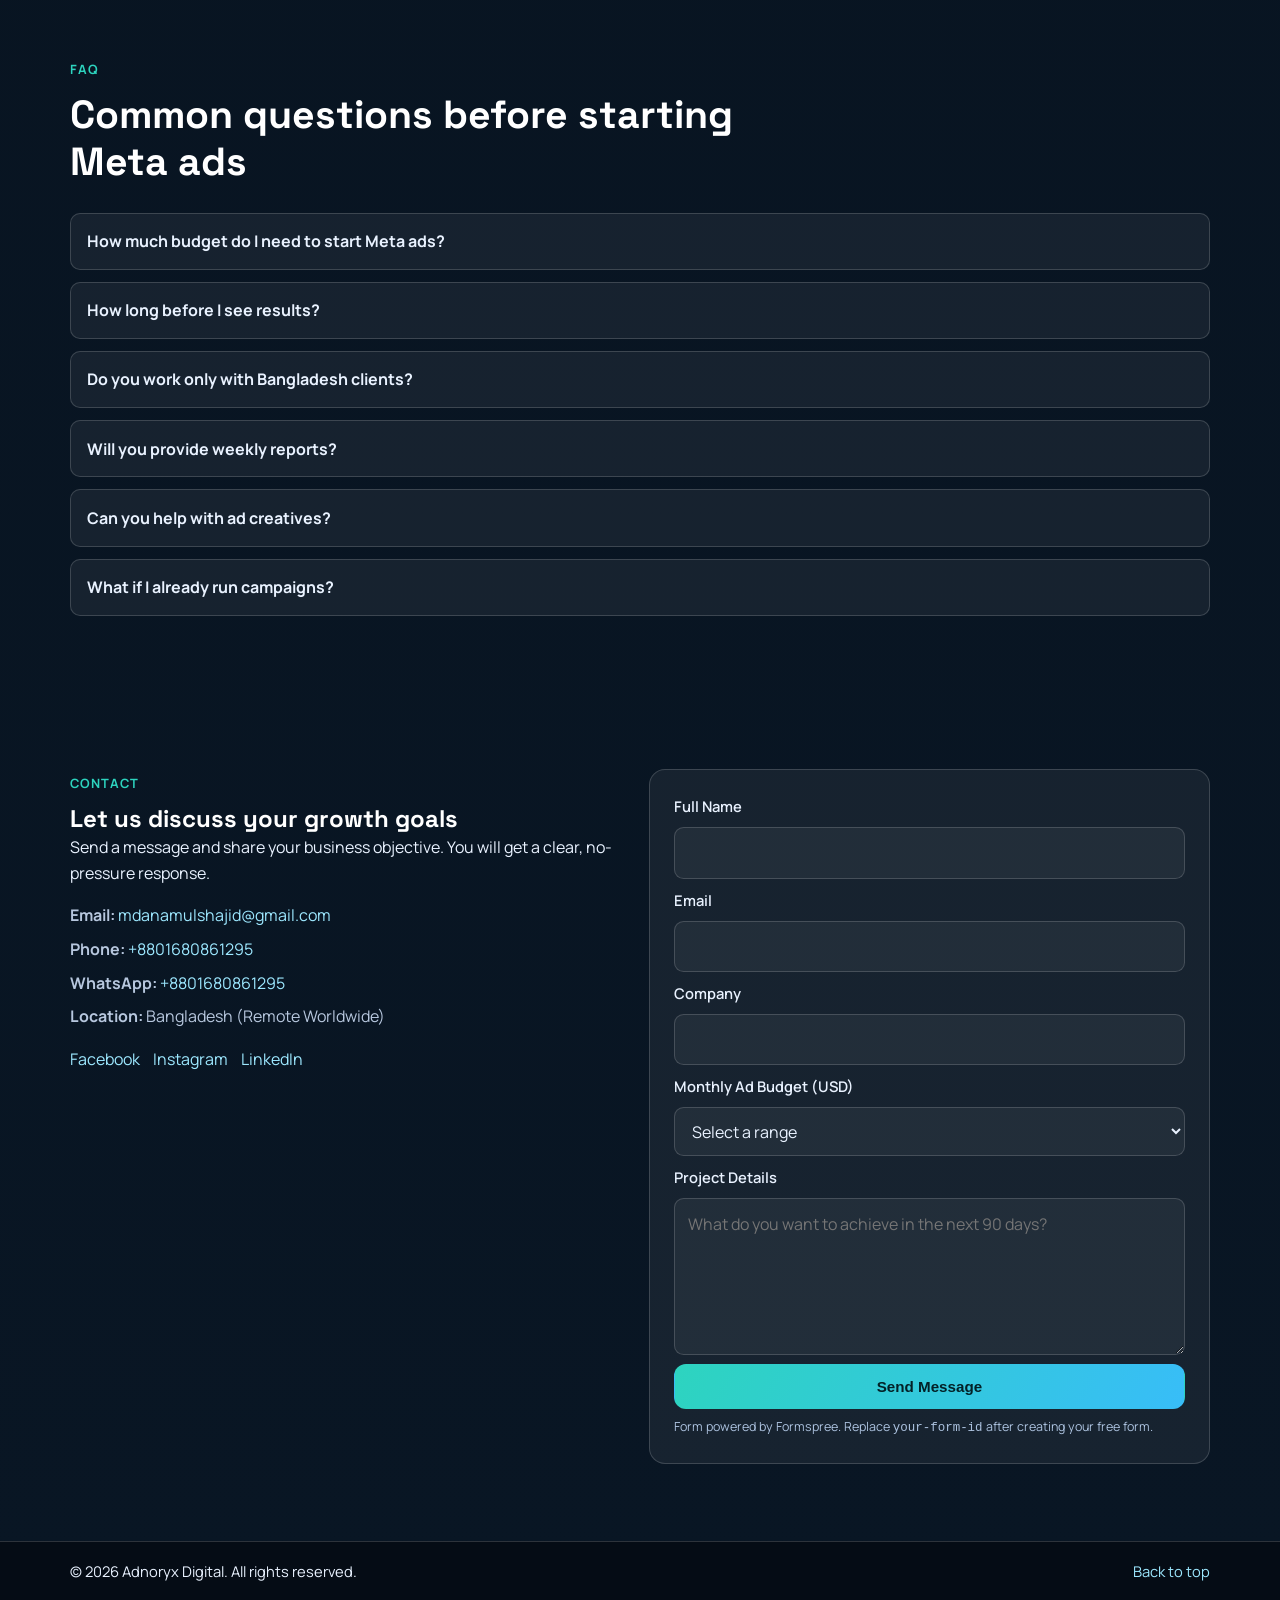
==== commit 951d476c: "Update contact details and use provided logo" ====
--- a/adnoryx-digital/index.html
+++ b/adnoryx-digital/index.html
@@ -62,7 +62,8 @@
       "url": "https://your-username.github.io/adnoryx-digital/",
       "founder": "Md Anamul Shajid",
       "description": "Performance-focused digital marketing agency specializing in Meta ads.",
-      "email": "hello@adnoryxdigital.com",
+      "email": "mdanamulshajid@gmail.com",
+      "telephone": "+8801680861295",
       "sameAs": [
         "https://www.facebook.com/",
         "https://www.linkedin.com/",
@@ -83,8 +84,8 @@
   <header class="site-header" id="top">
     <div class="container nav-wrap">
       <a class="logo" href="#home" aria-label="Adnoryx Digital home">
-        <span class="logo-mark">AD</span>
-        <span>Adnoryx Digital</span>
+        <img src="assets/adnoryx-logo.png" width="140" height="44" alt="Adnoryx Digital logo" />
+        <span class="logo-text">Adnoryx Digital</span>
       </a>
 
       <button class="nav-toggle" aria-expanded="false" aria-controls="primary-nav" aria-label="Open navigation">
@@ -115,7 +116,7 @@
           </p>
           <div class="cta-group">
             <a href="#contact" class="btn">Book a Free Strategy Call</a>
-            <a href="https://wa.me/8801000000000" target="_blank" rel="noopener" class="btn btn-outline">WhatsApp Now</a>
+            <a href="https://wa.me/8801680861295" target="_blank" rel="noopener" class="btn btn-outline">WhatsApp Now</a>
             <a href="#contact" class="btn btn-ghost">Get a Free Audit</a>
           </div>
           <div class="chips" aria-label="Trust badges">
@@ -388,8 +389,9 @@
           <p>Send a message and share your business objective. You will get a clear, no-pressure response.</p>
 
           <ul class="contact-list">
-            <li><strong>Email:</strong> <a href="mailto:hello@adnoryxdigital.com">hello@adnoryxdigital.com</a></li>
-            <li><strong>WhatsApp:</strong> <a href="https://wa.me/8801000000000" target="_blank" rel="noopener">+880 1000-000000</a></li>
+            <li><strong>Email:</strong> <a href="mailto:mdanamulshajid@gmail.com">mdanamulshajid@gmail.com</a></li>
+            <li><strong>Phone:</strong> <a href="tel:+8801680861295">+8801680861295</a></li>
+            <li><strong>WhatsApp:</strong> <a href="https://wa.me/8801680861295" target="_blank" rel="noopener">+8801680861295</a></li>
             <li><strong>Location:</strong> Bangladesh (Remote Worldwide)</li>
           </ul>
 
--- a/adnoryx-digital/styles.css
+++ b/adnoryx-digital/styles.css
@@ -149,15 +149,14 @@
   font-size: 1rem;
 }
 
-.logo-mark {
-  display: grid;
-  place-items: center;
-  width: 34px;
-  height: 34px;
-  border-radius: 50%;
-  background: linear-gradient(135deg, var(--accent), var(--accent-2));
-  color: #03222d;
-  font-size: 0.76rem;
+.logo img {
+  width: auto;
+  height: 36px;
+  object-fit: contain;
+  border-radius: 0.4rem;
+}
+
+.logo-text {
   font-weight: 800;
 }
 
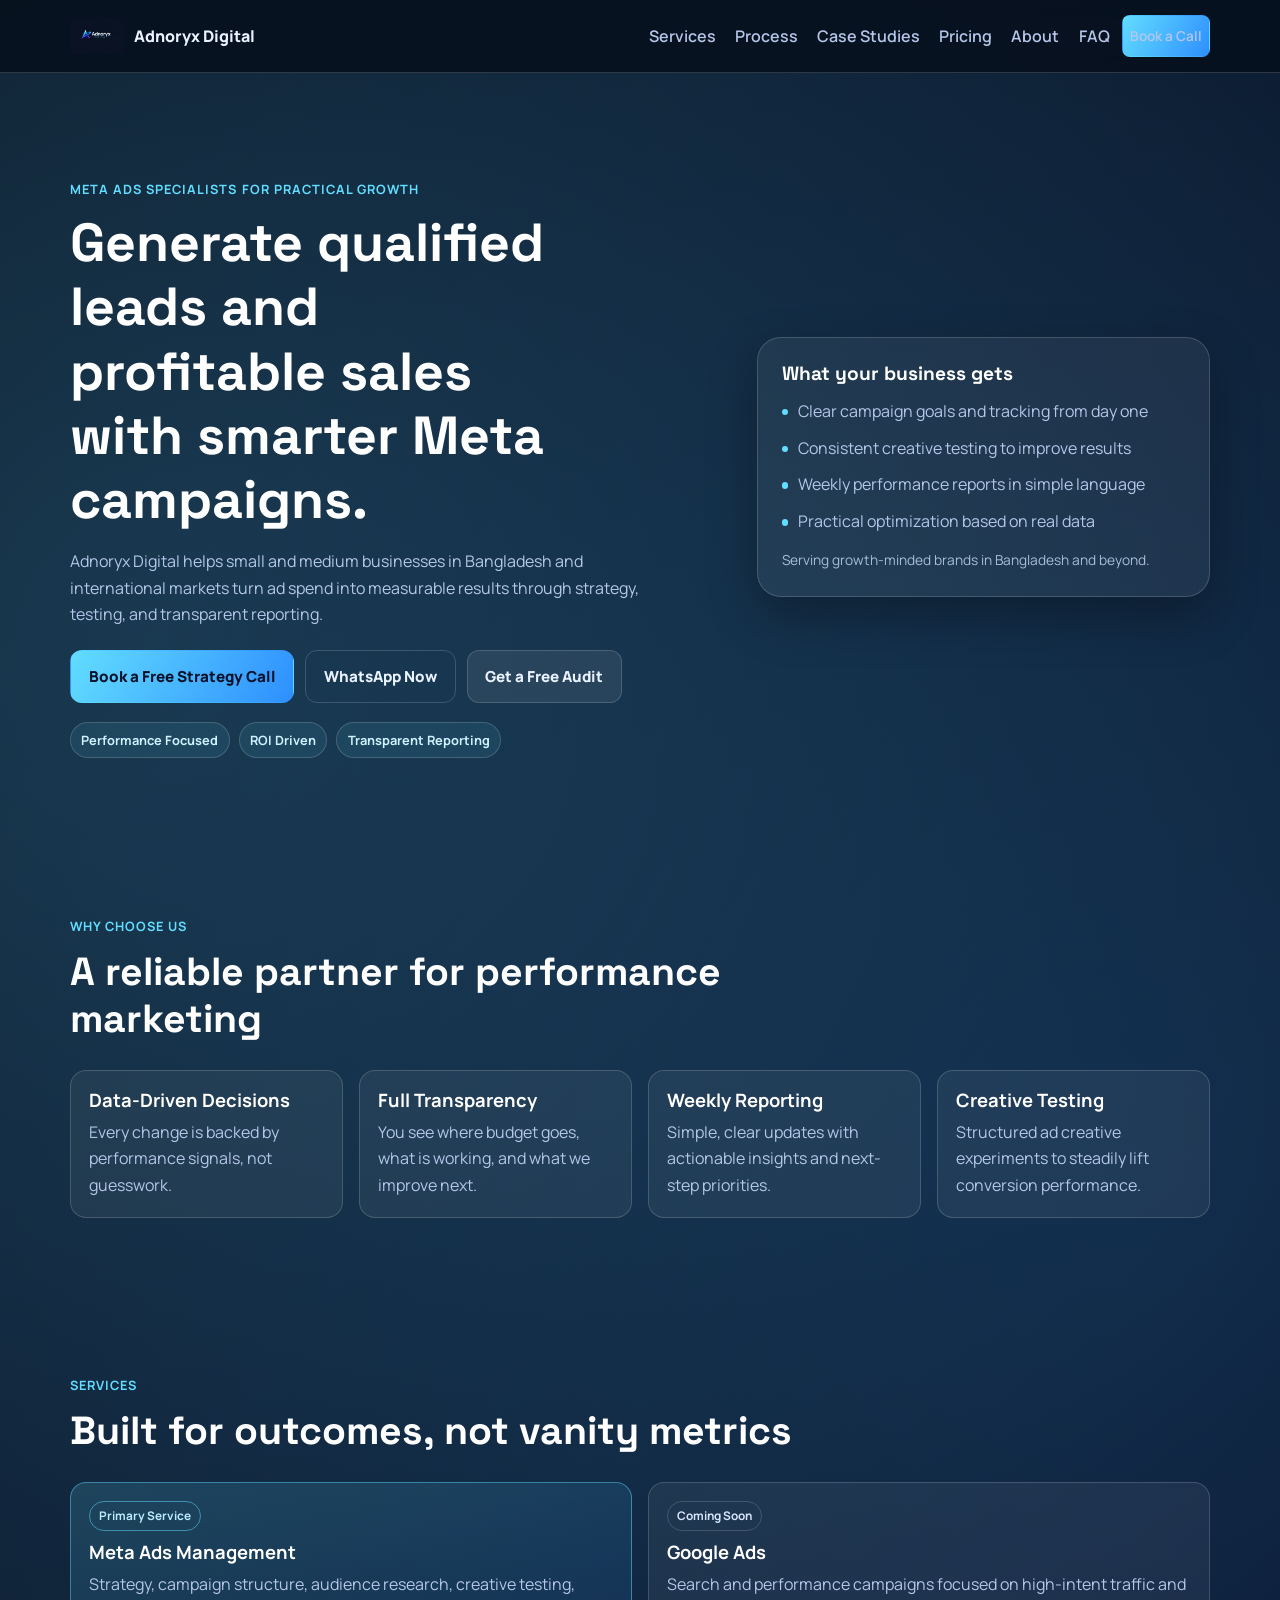
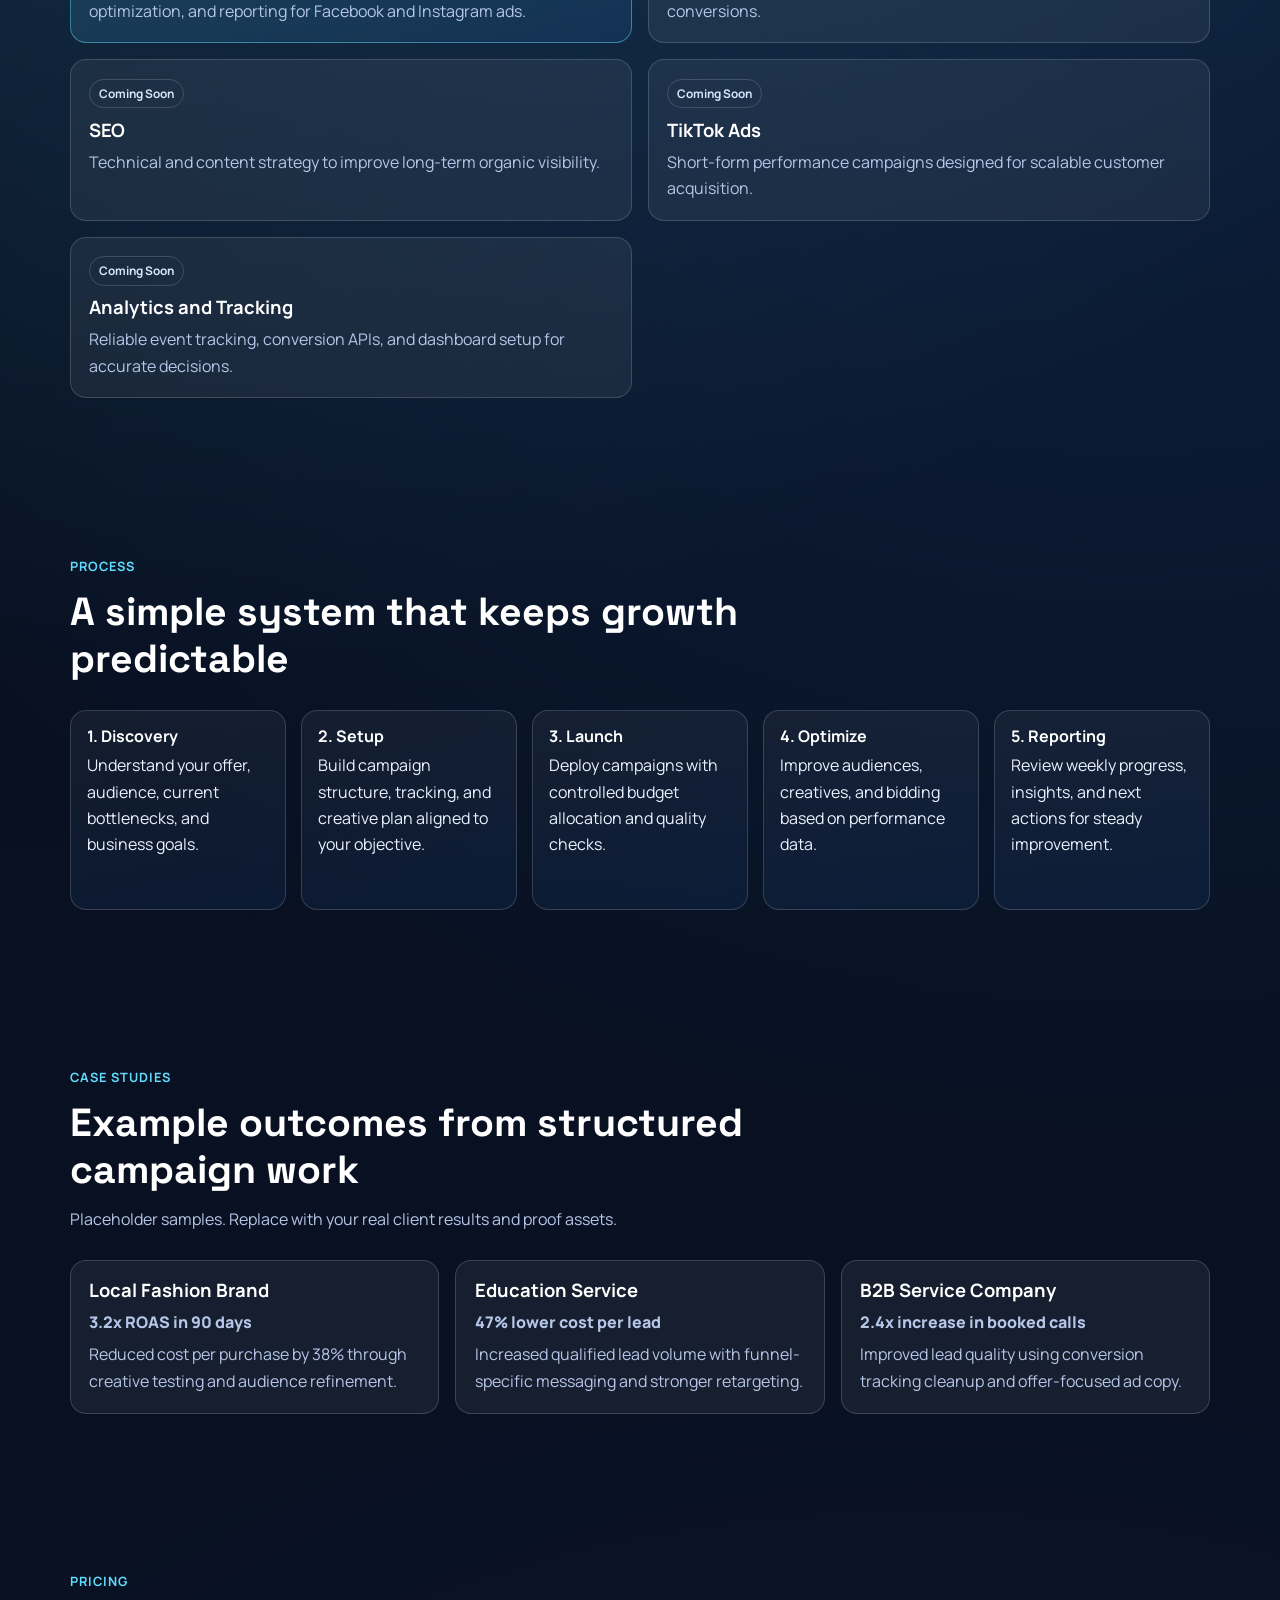
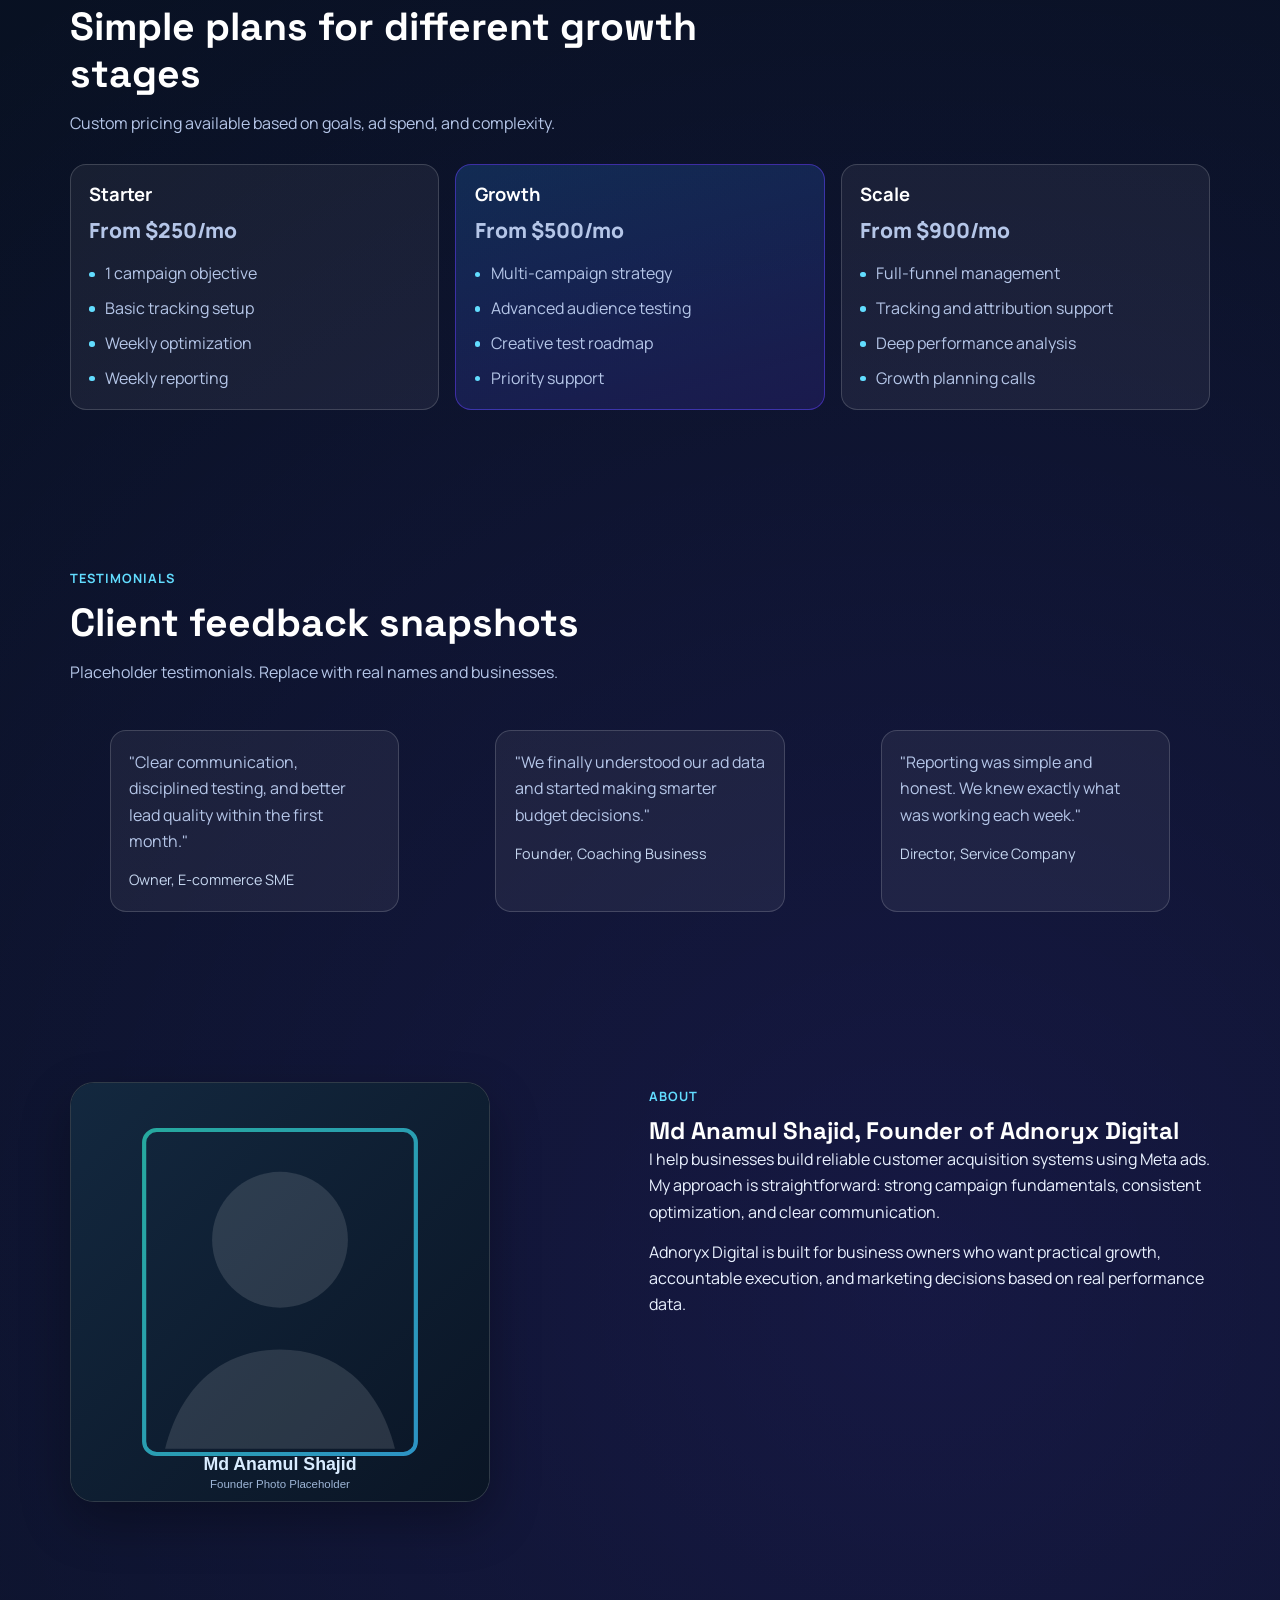
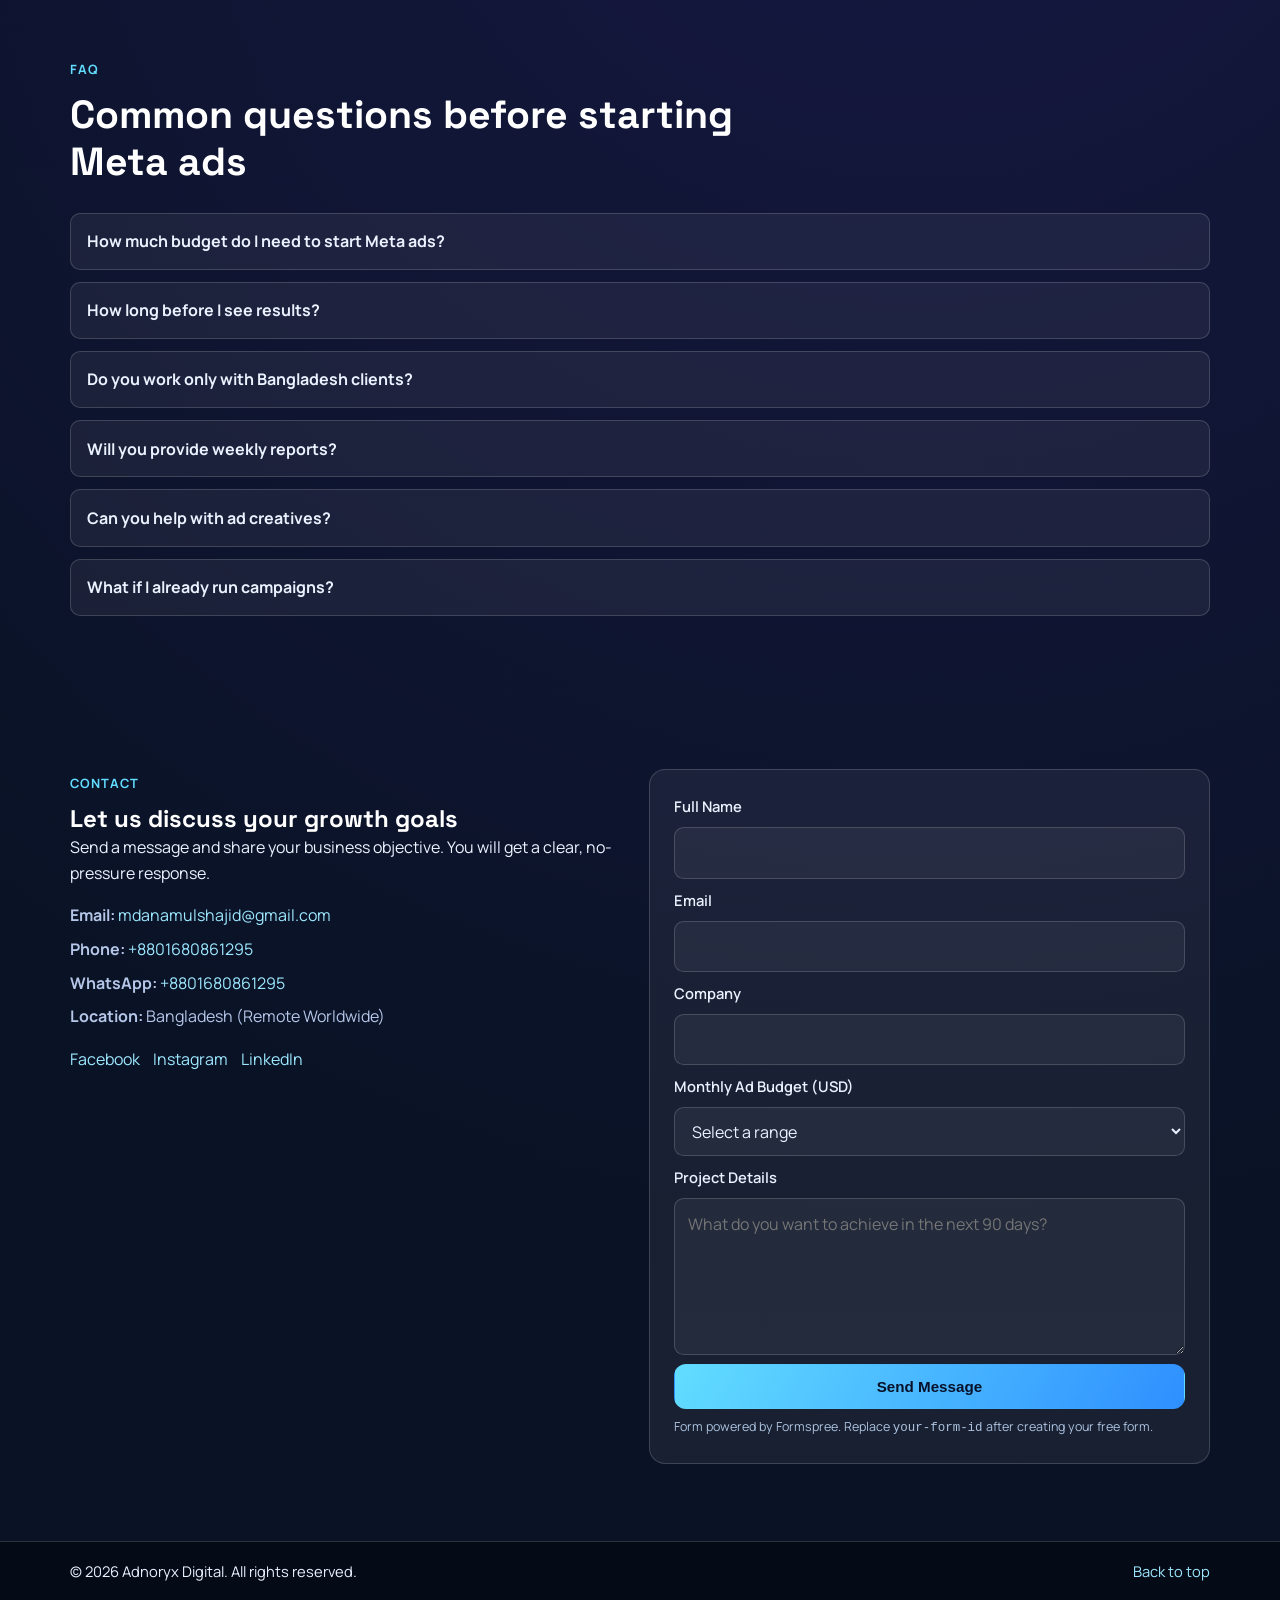
==== commit c0466de7: "added theme color" ====
--- a/adnoryx-digital/index.html
+++ b/adnoryx-digital/index.html
@@ -7,7 +7,7 @@
   <meta name="description" content="Adnoryx Digital helps businesses in Bangladesh and worldwide grow with data-driven Meta ads, clear reporting, and practical growth strategy." />
   <meta name="keywords" content="Meta Ads agency, Facebook ads, Instagram ads, digital marketing Bangladesh, lead generation" />
   <meta name="author" content="Md Anamul Shajid" />
-  <meta name="theme-color" content="#0f172a" />
+  <meta name="theme-color" content="#0a1223" />
 
   <link rel="canonical" href="https://your-username.github.io/adnoryx-digital/" />
   <link rel="icon" type="image/svg+xml" href="assets/favicon.svg" />
@@ -442,3 +442,4 @@
   <script src="script.js"></script>
 </body>
 </html>
+
--- a/adnoryx-digital/styles.css
+++ b/adnoryx-digital/styles.css
@@ -1,15 +1,16 @@
 ﻿:root {
-  --bg: #07121f;
-  --bg-soft: #0d1f34;
+  --bg: #0a1223;
+  --bg-soft: #101b36;
   --surface: rgba(255, 255, 255, 0.06);
   --surface-strong: rgba(255, 255, 255, 0.1);
-  --text: #e9f2ff;
-  --muted: #b7c7de;
+  --text: #eaf2ff;
+  --muted: #b5c6e8;
   --heading: #ffffff;
-  --accent: #2dd4bf;
-  --accent-2: #38bdf8;
+  --accent: #62ddff;
+  --accent-2: #2e8fff;
+  --accent-3: #6540ff;
   --line: rgba(255, 255, 255, 0.16);
-  --success: #34d399;
+  --success: #62ddff;
   --shadow: 0 20px 50px rgba(0, 0, 0, 0.3);
   --radius-sm: 10px;
   --radius-md: 16px;
@@ -29,9 +30,10 @@
   margin: 0;
   font-family: "Manrope", sans-serif;
   background:
-    radial-gradient(circle at 12% 10%, rgba(45, 212, 191, 0.16), transparent 28%),
-    radial-gradient(circle at 88% 18%, rgba(56, 189, 248, 0.18), transparent 32%),
-    linear-gradient(180deg, #06101b 0%, #091624 100%);
+    radial-gradient(circle at 12% 10%, rgba(98, 221, 255, 0.18), transparent 28%),
+    radial-gradient(circle at 88% 18%, rgba(46, 143, 255, 0.16), transparent 30%),
+    radial-gradient(circle at 72% 70%, rgba(101, 64, 255, 0.14), transparent 34%),
+    linear-gradient(180deg, #070f1f 0%, #0a1326 100%);
   color: var(--text);
   line-height: 1.65;
 }
@@ -256,7 +258,7 @@
   border-radius: 0.75rem;
   border: 1px solid transparent;
   background: linear-gradient(120deg, var(--accent), var(--accent-2));
-  color: #032127;
+  color: #07122a;
   font-weight: 800;
   font-size: 0.95rem;
   transition: 0.2s ease;
@@ -265,7 +267,7 @@
 .btn:hover,
 .btn:focus-visible {
   transform: translateY(-1px);
-  box-shadow: 0 8px 18px rgba(56, 189, 248, 0.2);
+  box-shadow: 0 8px 18px rgba(46, 143, 255, 0.3);
 }
 
 .btn-outline {
@@ -298,10 +300,10 @@
   padding: 0.42rem 0.65rem;
   border-radius: 999px;
   border: 1px solid var(--line);
-  color: #c7f8f0;
+  color: #cff2ff;
   font-size: 0.8rem;
   font-weight: 700;
-  background: rgba(45, 212, 191, 0.08);
+  background: rgba(98, 221, 255, 0.09);
 }
 
 .hero-panel {
@@ -368,8 +370,8 @@
 }
 
 .feature {
-  border-color: rgba(45, 212, 191, 0.5);
-  background: linear-gradient(160deg, rgba(45, 212, 191, 0.12), rgba(56, 189, 248, 0.08));
+  border-color: rgba(98, 221, 255, 0.45);
+  background: linear-gradient(160deg, rgba(98, 221, 255, 0.16), rgba(46, 143, 255, 0.1));
 }
 
 .tag {
@@ -377,8 +379,8 @@
   margin-bottom: 0.65rem;
   padding: 0.25rem 0.55rem;
   border-radius: 999px;
-  border: 1px solid rgba(45, 212, 191, 0.5);
-  color: #9df4e7;
+  border: 1px solid rgba(98, 221, 255, 0.5);
+  color: #bbebff;
   font-size: 0.74rem;
   font-weight: 700;
 }
@@ -398,7 +400,7 @@
   border: 1px solid var(--line);
   border-radius: var(--radius-md);
   padding: 1rem;
-  background: linear-gradient(170deg, rgba(255, 255, 255, 0.06), rgba(45, 212, 191, 0.04));
+  background: linear-gradient(170deg, rgba(255, 255, 255, 0.05), rgba(46, 143, 255, 0.08));
 }
 
 .process-item h3 {
@@ -407,7 +409,7 @@
 }
 
 .metric {
-  color: #8ef7ce;
+  color: #95ddff;
   font-weight: 800;
   margin-bottom: 0.35rem;
 }
@@ -443,8 +445,8 @@
 }
 
 .featured {
-  border-color: rgba(56, 189, 248, 0.5);
-  background: linear-gradient(165deg, rgba(56, 189, 248, 0.18), rgba(45, 212, 191, 0.1));
+  border-color: rgba(101, 64, 255, 0.5);
+  background: linear-gradient(165deg, rgba(46, 143, 255, 0.2), rgba(101, 64, 255, 0.14));
 }
 
 .quote p {
@@ -555,7 +557,7 @@
 .contact-form input:focus,
 .contact-form select:focus,
 .contact-form textarea:focus {
-  outline: 2px solid rgba(45, 212, 191, 0.4);
+  outline: 2px solid rgba(98, 221, 255, 0.45);
   outline-offset: 1px;
 }
 
@@ -676,3 +678,4 @@
     transition: none;
   }
 }
+
